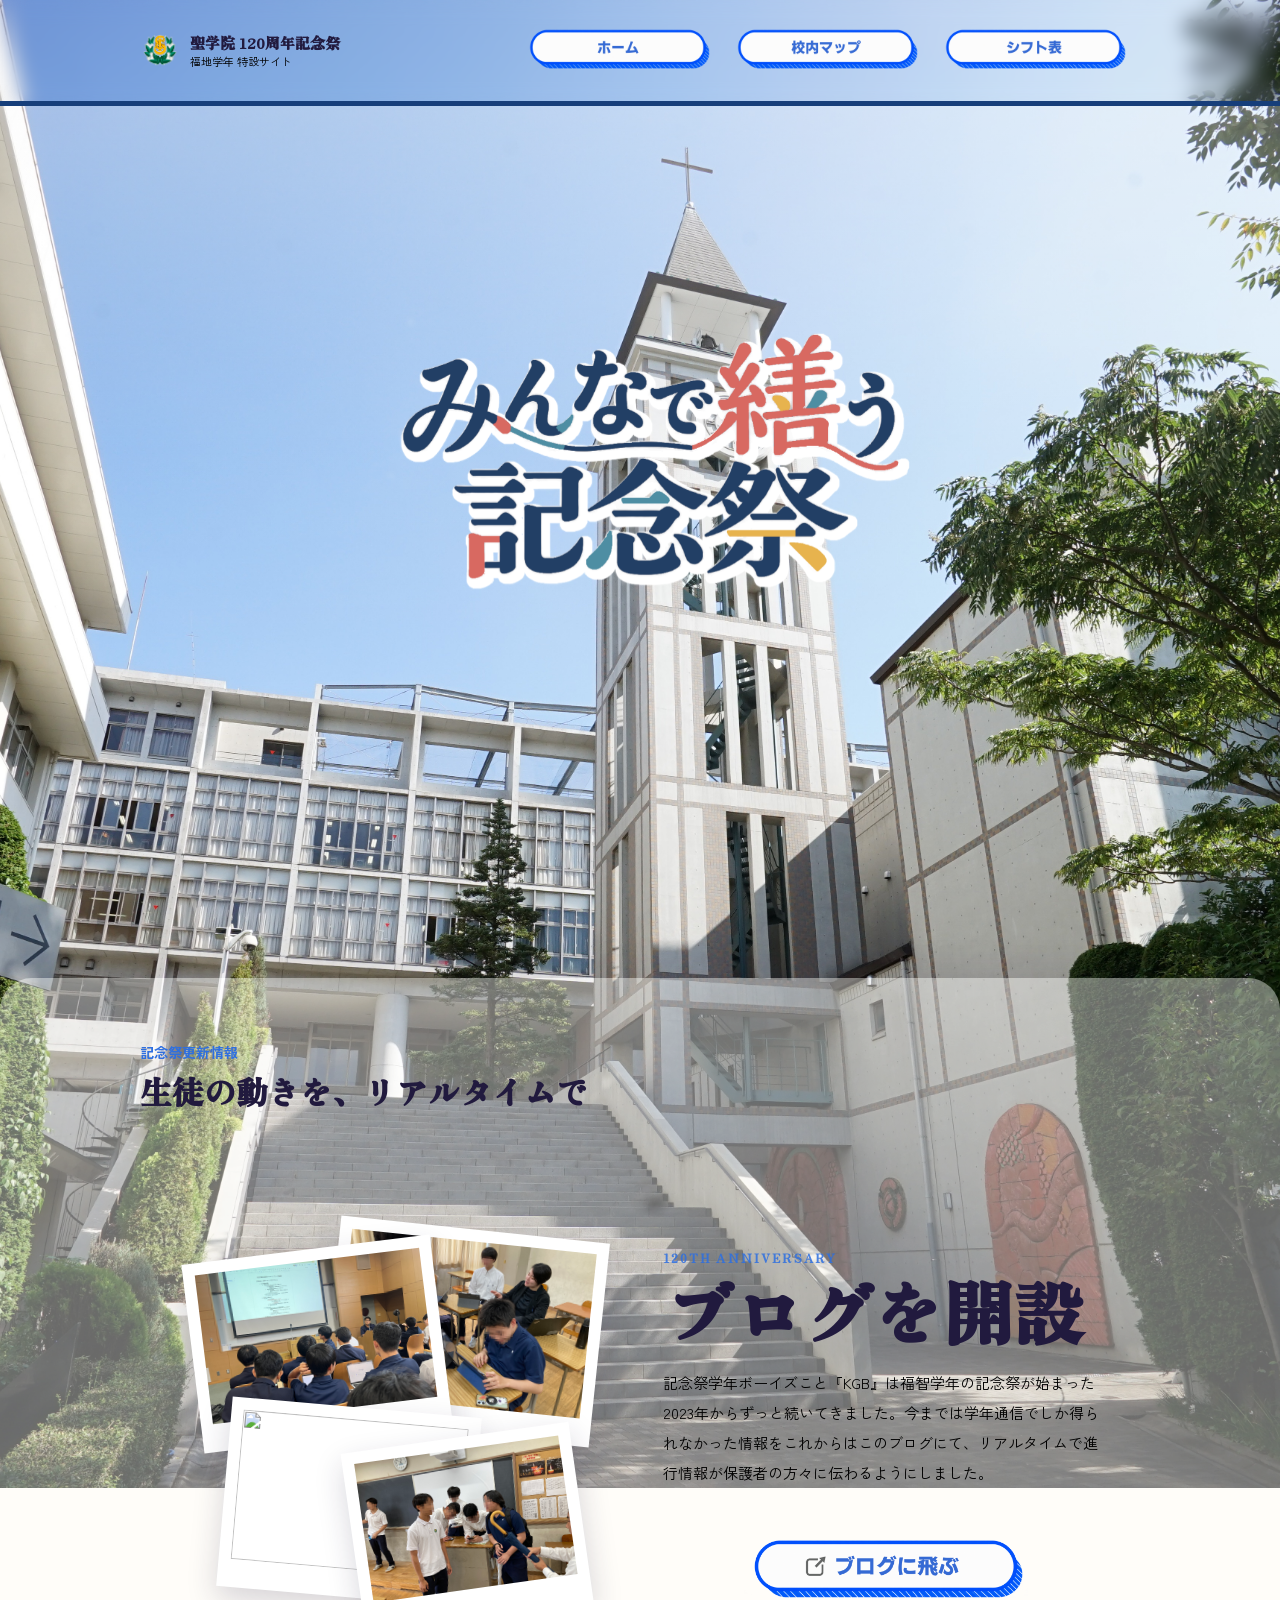
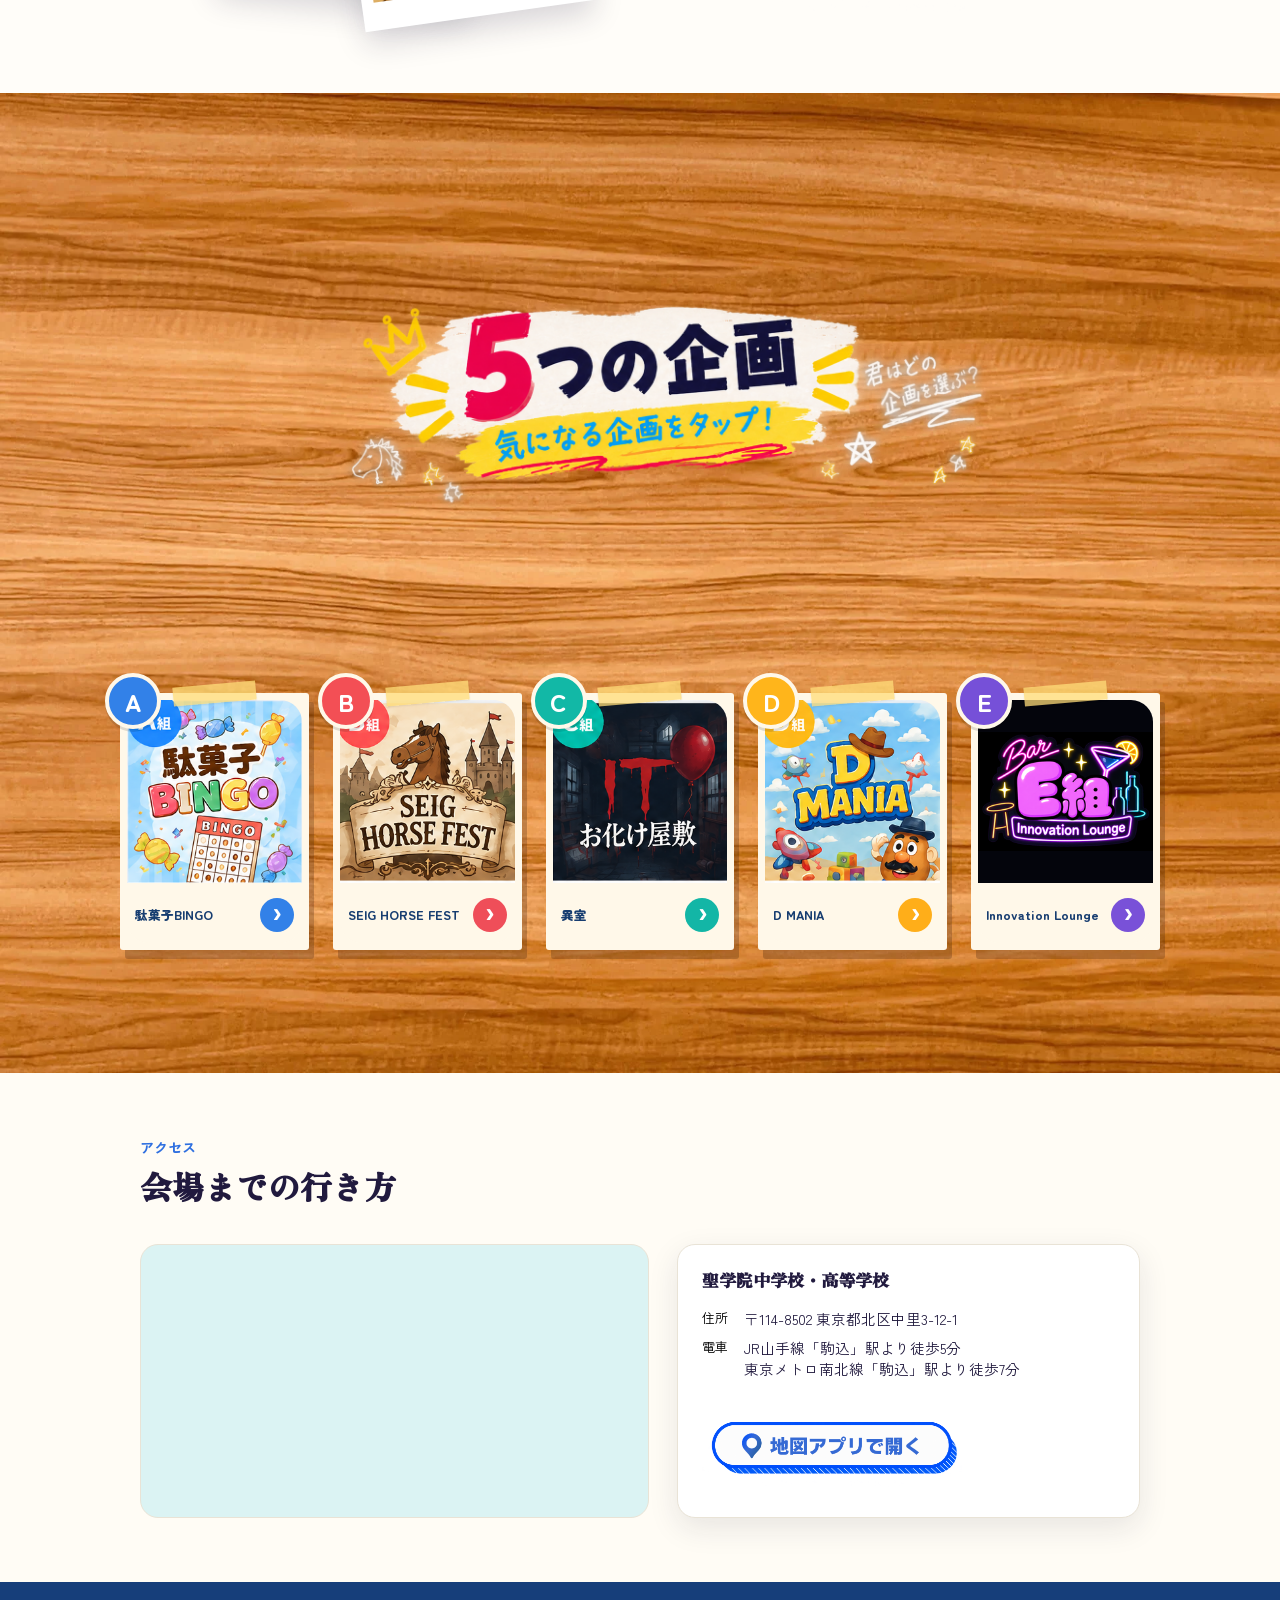
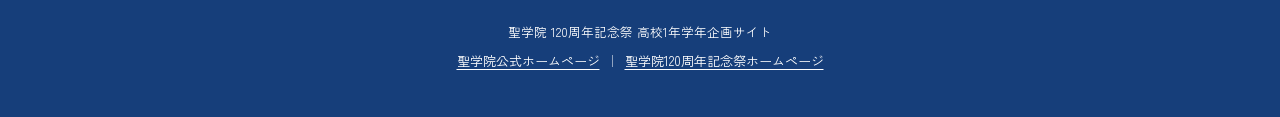
==== index.html @ e2b76934 "Update index.html" ====
<!DOCTYPE html>
<html lang="ja">
<head>
<meta charset="UTF-8">
<meta name="viewport" content="width=device-width, initial-scale=1, viewport-fit=cover">
<title>高校1年生 120周年記念祭ホームページ</title>
<link rel="preconnect" href="https://fonts.googleapis.com">
<link rel="preconnect" href="https://fonts.gstatic.com" crossorigin>
<link href="https://fonts.googleapis.com/css2?family=Zen+Antique&family=Zen+Maru+Gothic:wght@500;700;900&family=Zen+Kaku+Gothic+New:wght@400;500;700&display=swap" rel="stylesheet">
<link href="https://fonts.googleapis.com/css2?family=Mochiy+Pop+One&family=Zen+Antique&family=Zen+Maru+Gothic:wght@500;700;900&family=Zen+Kaku+Gothic+New:wght@400;500;700&display=swap" rel="stylesheet">
<style>
  :root {
    --bg: #FFFCF5;
    --ink: #211A3E;
    --ink-soft: #000000;
    --card-bg: #FFFFFF;
    --line: #E9E3D6;

    --coral: #2E6FE0;
    --coral-soft: #DCE9FB;
    --sun: #FFC93C;
    --sun-soft: #FFF3D6;
    --teal: #1596A3;
    --teal-soft: #DBF3F3;
    --violet: #163E7A;
    --violet-soft: #DDE5F2;
    --leaf: #56A9E8;
    --leaf-soft: #E3F3FC;

    --shadow: 0 10px 30px rgba(33, 26, 62, 0.10);
    --radius-lg: 28px;
    --radius-md: 18px;
    --safe-t: env(safe-area-inset-top, 0px);
    --safe-b: env(safe-area-inset-bottom, 0px);
  }

  .logo {
  opacity: 0;
  transform: translateY(60px) scale(0.9);
  animation: logoAnime 2.5s ease-out 0.5s forwards;
  width: clamp(300px, 40vw, 1000px);
}

@keyframes logoAnime {
  0% {
    opacity: 0;
    transform: translateY(60px) scale(0.9);
  }
  100% {
    opacity: 1;
    transform: translateY(0) scale(1);
  }
}

  :root:not([data-theme="light"]) {
    @media (prefers-color-scheme: dark) {
      --bg: #191333;
      --ink: #F5F2FF;
      --ink-soft: #B8AFDA;
      --card-bg: #241C47;
      --line: #362A5E;
      --coral-soft: #1E3358;
      --sun-soft: #4A3A16;
      --teal-soft: #123B3E;
      --violet-soft: #1B2E4E;
      --leaf-soft: #1D3A57;
      --shadow: 0 10px 30px rgba(0,0,0,0.35);
    }
  }
  :root[data-theme="dark"] {
    --bg: #101830;
    --ink: #F0F4FF;
    --ink-soft: #A8B7D6;
    --card-bg: #182444;
    --line: #263863;
    --coral-soft: #1E3358;
    --sun-soft: #4A3A16;
    --teal-soft: #123B3E;
    --violet-soft: #1B2E4E;
    --leaf-soft: #1D3A57;
    --shadow: 0 10px 30px rgba(0,0,0,0.35);
  }

  * { box-sizing: border-box; }
  html, body {
    height: 100%;
    margin: 0;
    scroll-padding-top: calc(72px + var(--safe-t));
  }
  body {

  background-color: var(--bg);

  background-image: url("background.png");
  background-size: 120% auto;
  background-position: center top;
  background-repeat: no-repeat;

  color: var(--ink);

  font-family: "Zen Kaku Gothic New", "Hiragino Kaku Gothic ProN", sans-serif;

  padding-top: var(--safe-t);
  padding-bottom: var(--safe-b);

  overflow-x: hidden;

  -webkit-font-smoothing: antialiased;

}
  h1, h2, h3, .display {
    font-family: "Zen Maru Gothic", "Hiragino Maru Gothic ProN", sans-serif;
    line-height: 1.35;
    margin: 0;
  }
  p { line-height: 1.9; color: var(--ink-soft); margin: 0; }
  a { color: inherit; }
  button { font-family: inherit; cursor: pointer; }
  img, svg { max-width: 100%; display: block; }

  /* ---------- Intro splash ---------- */
  #splash {
    position: fixed; inset: 0; z-index: 999;
    background: radial-gradient(circle at 30% 20%, #2A2160, #191333 70%);
    display: flex; align-items: center; justify-content: center;
    transition: opacity 0.9s ease, visibility 0.9s ease;
  }
  #splash.hide { opacity: 0; visibility: hidden; pointer-events: none; }
  .splash-inner { text-align: center; }
  .splash-ring {
    width: 132px; height: 132px; margin: 0 auto 22px;
    border-radius: 50%;
    border: 3px solid transparent;
    border-top-color: var(--sun);
    border-right-color: var(--coral);
    animation: spin 1.4s linear infinite, pop-in 0.6s ease both;
    position: relative;
  }
  .splash-ring::after {
    content: "120";
    position: absolute; inset: 0;
    display: flex; align-items: center; justify-content: center;
    font-family: "Zen Maru Gothic", sans-serif;
    font-weight: 900; font-size: 34px; color: #fff;
  }
  .splash-label {
    font-family: "Zen Maru Gothic", sans-serif;
    color: #EDE9FF; font-size: 15px; letter-spacing: 0.06em;
    opacity: 0; animation: fade-up 0.6s ease 0.5s forwards;
  }
  @keyframes spin { to { transform: rotate(360deg); } }
  @keyframes pop-in { from { transform: scale(0.6); opacity: 0; } to { transform: scale(1); opacity: 1; } }
  @keyframes fade-up { from { opacity: 0; transform: translateY(10px);} to { opacity: 1; transform: translateY(0);} }

  /* ---------- Nav ---------- */
  header {
    position: sticky; top: var(--safe-t); z-index: 50;
    background: #92adf8 color-mix(in srgb, var(--bg) 88%, transparent);
    backdrop-filter: blur(10px);
    border-bottom:5px solid #163E7A;
  }
  .nav-wrap {
    max-width: 1040px; margin: 0 auto; padding: 12px 20px;
    display: flex; align-items: center; justify-content: space-between;
    gap: 16px;
  }
  .brand { display: flex; align-items: center; gap: 10px; }
  .brand-badge {
    width: 40px; height: 40px; border-radius: 50%;
    background: conic-gradient(from 0deg, var(--coral), var(--sun), var(--teal), var(--violet), var(--coral));
    display: flex; align-items: center; justify-content: center;
    animation: slow-spin 10s linear infinite;
    flex-shrink: 0;
  }
  .brand-badge span {
    width: 32px; height: 32px; border-radius: 50%;
    background: var(--card-bg);
    display: flex; align-items: center; justify-content: center;
    font-weight: 900; font-size: 11px;
    font-family: "Zen Maru Gothic", sans-serif;
    animation: counter-spin 10s linear infinite;
  }
  @keyframes slow-spin { to { transform: rotate(360deg); } }
  @keyframes counter-spin { to { transform: rotate(-360deg); } }
  .brand-text { font-family: "Zen Antique", serif; font-weight: 700; font-size: 15px; }
  .brand-text small { display: block; font-family: "Zen Kaku Gothic New", sans-serif; font-weight: 400; font-size: 11px; color: var(--ink-soft); }

  /* ---------- 画像ナビゲーションボタン（拡大版） ---------- */
  nav {
    display: flex;
    align-items: center;
    gap: 8px;
    background: transparent;
    padding: 4px 6px 10px 4px;
    border: none;
    border-radius: 0;
    overflow: visible;
  }

  nav button {
    position: relative;
    display: block;
    flex: 0 0 auto;
    width: 100px;
    aspect-ratio: 3.2 / 1;
    padding: 0;
    border: none;
    border-radius: 0;
    background: transparent;
    color: transparent;
    cursor: pointer;
    overflow: visible;
    white-space: nowrap;
  }

  /* 影は各ボタンの一番後ろ */
  nav .nav-button-shadow,
  nav .nav-button-main {
    position: absolute;
    inset: 0;
    display: block;
    width: 100%;
    height: 100%;
    object-fit: contain;
    pointer-events: none;
  }

  nav .nav-button-shadow {
    z-index: 0;
  }

  nav .nav-button-main {
    z-index: 1;
    transition: transform 0.15s ease;
  }

  /* カーソルを合わせると右下へ押し込む */
  nav button:hover .nav-button-main {
    transform: translate(5px, 5px);
  }

  nav button:active .nav-button-main {
    transform: translate(10px, 10px);
  }

  /* 選択中のページは画像のまま表示し、既存の active 機能を維持 */
  nav button.active {
    background: transparent;
    color: transparent;
  }

  nav button:focus-visible {
    outline: 2px solid #2E6FE0;
    outline-offset: 5px;
    border-radius: 8px;
  }

  nav button:nth-child(1) { width: 200px; }
  nav button:nth-child(2) { width: 200px; }
  nav button:nth-child(3) { width: 200px; }

  @media (max-width: 560px) {
    .brand-text { display: none; }
    nav { gap: 5px; padding-right: 4px; }
    nav button:nth-child(1) { width: 160px; }
    nav button:nth-child(2) { width: 160px; }
    nav button:nth-child(3) { width: 160px; }
  }

  /* ---------- Layout helpers ---------- */
  .view { display: none; }
  .view.active { display: block; animation: fade-up 0.5s ease; }
  section { max-width: 1040px; margin: 0 auto; padding: 64px 20px; }
  .section-head { max-width: 560px; margin-bottom: 36px; }
  .kicker { color: var(--coral); font-weight: 700; font-size: 14px; margin-bottom: 8px; display: block; }
  h2 { font-size: clamp(24px, 4vw, 32px); font-weight: 700; }

  /* ---------- Hero ---------- */
 .hero {
  position: relative;
  min-height: 100vh; /* ←画面いっぱいに */
  display: flex;
  align-items: flex-start;
  justify-content: center;
  padding: 120px 20px 0;
}
  
  .hero::after {
    content: ""; position: absolute; inset: 0; z-index: 0;
    background: linear-gradient(180deg, rgba(255,255,255,0.35) 0%, rgba(255,255,255,0.05) 38%, rgba(255,255,255,0) 60%);
    pointer-events: none;
  }
  .hero-inner { position: relative; z-index: 1; max-width: 640px; margin: 0 auto; text-align: center; }
  .hero-inner .lead, .hero-inner .chip-row { position: relative; }
.content-sheet {
  position: relative;
  z-index: 2;

  background: transparent;

  border-radius: 32px 32px 0 0;
  margin-top: -28px;

  box-shadow: 0 -14px 30px rgba(33,26,62,0.08);

  overflow: hidden;
}


/* content-sheet全体に黒い半透明レイヤー */
.content-sheet::before {
  content: "";
  position: absolute;

  inset: 0;

  background: rgba(255, 255, 255, 0.413);

  z-index: 0;

  pointer-events: none;
}

.content-sheet > * {
  position: relative;
  z-index: 1;
}
  @media (max-width: 560px) { .hero { min-height: 520px; padding-top: 48px; } }
  .hero h1 { font-size: clamp(32px, 6vw, 52px); font-weight: 900; letter-spacing: 0.01em; }
  .hero h1 em { font-style: normal; color: var(--coral); }
  .hero p.lead { max-width: 480px; margin: 18px auto 0; font-size: 15.5px; }
  .chip-row { display: flex; justify-content: center; gap: 10px; flex-wrap: wrap; margin-top: 30px; }
  .chip {
    background: var(--card-bg); border: 1px solid var(--line); border-radius: 999px;
    padding: 9px 16px; font-size: 13px; display: flex; align-items: center; gap: 7px;
  }
  .chip b { font-family: "Zen Maru Gothic", sans-serif; }

  /* ---------- Overview ---------- */
  .overview-card {
    background: var(--card-bg); border: 1px solid var(--line); border-radius: var(--radius-lg);
    padding: 32px; box-shadow: var(--shadow);
    display: grid; grid-template-columns: 1fr 1fr; gap: 32px; align-items: center;
  }
  .overview-card .num { font-family: "Zen Maru Gothic", sans-serif; font-weight: 900; font-size: 46px; color: var(--violet); }
  .overview-stats { display: grid; grid-template-columns: 1fr 1fr; gap: 18px; }
  .overview-stats div { border-left: 3px solid var(--sun); padding-left: 12px; }
  .overview-stats small { color: var(--ink-soft); font-size: 12.5px; }
  @media (max-width: 680px) { .overview-card { grid-template-columns: 1fr; } }

  /* ---------- 5つの企画 ---------- */
  #projects {
    max-width: none;
    width: 100%;
    min-height: 980px;
    padding: 120px 20px 170px;
    background-image: url("[data-uri]");
    background-size: 100% 100%;
    background-position: center top;
    background-repeat: no-repeat;
    position: relative;
  }

  #projects .section-head {
    width: min(100%, 1040px);
    margin: 0 auto 58px;
    text-align: center;
  }

  /* ===== 5つの企画：参考デザイン風タイトル ===== */
  #projects .section-head {
    position: relative;
    width: min(100%, 1040px);
    margin: 0 auto 58px;
    text-align: center;
  }

  #projects .section-head .kicker {
    display: none;
  }

  .project-title {
    font-family: "Mochiy Pop One", sans-serif;
    font-weight: 900;
    position: relative;
    display: inline-block;
    margin: 0;
    padding: 0 72px 4px;
    font-size: clamp(38px, 6vw, 72px);
    font-weight: 900;
    line-height: 1.05;
    color: #004bbb;
    letter-spacing: 0.04em;
    text-shadow: 0 3px 0 rgba(255,255,255,0.9);
  }

  /* 「5」だけピンク */
  .project-title .number-five {
    color: #ff005d;
    display: inline-block;
    font-size: 1.12em;
    margin-right: 4px;
    text-shadow:
      0 3px 0 #fff,
      0 5px 10px rgba(244,91,147,0.18);
  }

  /* 黄色い強調線：左 */
  .project-title::before,
  .project-title::after {
    content: "";
    position: absolute;
    width: 42px;
    height: 7px;
    border-radius: 999px;
    background: #FFC43D;
    top: 46%;
    transform-origin: center;
  }

  .project-title::before {
    left: 12px;
    transform: rotate(-20deg);
    box-shadow: -8px 14px 0 -1px #FFC43D;
  }

  /* 黄色い強調線：右 */
  .project-title::after {
    right: 12px;
    transform: rotate(20deg);
    box-shadow: 8px 14px 0 -1px #FFC43D;
  }

  .project-subtitle {
    position: relative;
    margin: 14px auto 0;
    color: #076aff;
    font-size: clamp(17px, 2.5vw, 25px);
    font-weight: 700;
    letter-spacing: 0.08em;
    line-height: 1.5;
  }

  /* ピンクのクレヨン風ライン */
  .crayon-underline {
    position: relative;
    width: min(430px, 72%);
    height: 24px;
    margin: 5px auto 0;
  }

  .crayon-underline::before,
  .crayon-underline::after {
    content: "";
    position: absolute;
    left: 0;
    width: 100%;
    height: 7px;
    border-radius: 55% 45% 48% 52%;
    background: #F58CB5;
    transform: rotate(1.5deg);
    opacity: 0.95;
  }

  .crayon-underline::before {
    top: 4px;
    clip-path: polygon(
      0 38%, 7% 22%, 15% 35%, 24% 18%, 34% 30%,
      43% 14%, 53% 29%, 63% 17%, 73% 34%,
      82% 20%, 91% 35%, 100% 24%,
      100% 70%, 91% 63%, 82% 74%, 73% 61%,
      63% 75%, 53% 62%, 43% 77%, 34% 64%,
      24% 76%, 15% 63%, 7% 75%, 0 62%
    );
  }

  .crayon-underline::after {
    top: 8px;
    width: 96%;
    left: 2%;
    height: 5px;
    opacity: 0.55;
    transform: rotate(-1deg);
  }

  @media (max-width: 680px) {
    .project-title {
      padding: 0 42px 4px;
    }

    .project-title::before,
    .project-title::after {
      width: 28px;
      height: 5px;
    }

    .project-title::before { left: 2px; }
    .project-title::after { right: 2px; }

    .project-subtitle {
      font-size: 16px;
      letter-spacing: 0.04em;
    }

    .crayon-underline {
      width: 78%;
    }
  }

  .project-grid {
    width: min(100%, 1040px);
    margin: 0 auto;
    display: grid;
    grid-template-columns: repeat(5, 1fr);
    gap: 18px;
    align-items: start;
  }

  @media (max-width: 900px) {
    #projects { min-height: 980px; padding-top: 100px; padding-bottom: 150px; }
    .project-grid { grid-template-columns: repeat(3, 1fr); }
  }

  @media (max-width: 680px) {
    #projects {
      min-height: 1100px;
      padding: 80px 16px 150px;
      background-size: auto 100%;
      background-position: center top;
    }
    #projects .section-head { margin-bottom: 42px; }
    #projects .section-head h2 { font-size: 34px; }
    .project-grid { grid-template-columns: repeat(2, 1fr); gap: 14px; }
  }

  @media (max-width: 430px) {
    #projects { min-height: 1450px; }
    .project-grid { grid-template-columns: 1fr; max-width: 330px; }
  }
  .project-card {
    text-align: left; border: none; border-radius: var(--radius-md);
    padding: 22px; color: var(--ink); position: relative; overflow: hidden;
    box-shadow: var(--shadow); transition: transform 0.25s ease;
  }
  .project-card:nth-child(odd) { transform: translateY(-6px); }
  .project-card:hover { transform: translateY(-10px); }
  .project-card .letter {
    width: 36px; height: 36px; border-radius: 10px; background: rgba(255,255,255,0.55);
    display: flex; align-items: center; justify-content: center;
    font-family: "Zen Maru Gothic", sans-serif; font-weight: 900; font-size: 15px; margin-bottom: 14px;
  }
  .project-card h3 { font-size: 18px; font-weight: 700; margin-bottom: 6px; }
  .project-card p { font-size: 13px; color: var(--ink); opacity: 0.75; }
  .project-card .cls { display: inline-block; margin-top: 14px; font-size: 12px; background: rgba(255,255,255,0.6); padding: 4px 10px; border-radius: 999px; }

  /* ---------- Access ---------- */
  .access-grid { display: grid; grid-template-columns: 1.1fr 1fr; gap: 28px; align-items: stretch; }
  @media (max-width: 720px) { .access-grid { grid-template-columns: 1fr; } }
.access-map {
    background: var(--teal-soft); border-radius: var(--radius-md); border: 1px solid var(--line);
    min-height: 220px; position: relative; overflow: hidden;
  }
  .access-map iframe { position: absolute; inset: 0; width: 100%; height: 100%; border: 0; }
  .access-info {
    background: var(--card-bg); border: 1px solid var(--line); border-radius: var(--radius-md);
    padding: 24px; box-shadow: var(--shadow);
  }
  .access-info dl { display: grid; grid-template-columns: auto 1fr; gap: 8px 16px; margin: 16px 0 0; }
  .access-info dt { color: var(--ink-soft); font-size: 13px; }
  .access-info dd { margin: 0; font-size: 14.5px; }
  .btn {
    display: inline-flex; align-items: center; gap: 8px;
    background: var(--coral); color: #fff; border: none; border-radius: 999px;
    padding: 12px 22px; font-weight: 700; font-size: 14px; text-decoration: none; margin-top: 18px;
  }
  .btn.secondary { background: var(--ink); }
  .btn.ghost { background: transparent; color: var(--ink); border: 1px solid var(--line); }

  /* ---------- Campus map view ---------- */
  .map-legend { display: flex; flex-wrap: wrap; gap: 10px; margin-top: 24px; }
  .map-legend span { display: flex; align-items: center; gap: 7px; font-size: 13px; background: var(--card-bg); border: 1px solid var(--line); padding: 6px 12px; border-radius: 999px; }
  .dot { width: 10px; height: 10px; border-radius: 50%; }

  /* ---------- Shift view ---------- */
  .gate-card {
    background: var(--card-bg); border: 1px solid var(--line); border-radius: var(--radius-lg);
    padding: 36px; box-shadow: var(--shadow); text-align: center; max-width: 560px; margin: 0 auto;
  }
  .gate-icon {
    width: 60px; height: 60px; border-radius: 16px; margin: 0 auto 18px;
    background: var(--violet-soft); display: flex; align-items: center; justify-content: center;
  }
  .link-list { margin-top: 22px; display: grid; gap: 10px; text-align: left; }
  .link-list a {
    display: flex; align-items: center; justify-content: space-between;
    background: var(--bg); border: 1px solid var(--line); border-radius: var(--radius-md);
    padding: 14px 18px; text-decoration: none; font-weight: 500; font-size: 14px;
  }

  /* ---------- Modal ---------- */
  .modal-overlay {
    position: fixed; inset: 0; background: rgba(25,19,51,0.55); z-index: 200;
    display: none; align-items: center; justify-content: center; padding: 20px;
  }
  .modal-overlay.open { display: flex; }
  .modal {
    background: var(--card-bg); border-radius: var(--radius-lg); max-width: 480px; width: 100%;
    padding: 28px; max-height: 86vh; overflow-y: auto;
  }
  .modal-close { border: none; background: var(--bg); width: 32px; height: 32px; border-radius: 50%; float: right; font-size: 16px; }
  .video-box {
    aspect-ratio: 16/9; border-radius: var(--radius-md); background: var(--ink);
    display: flex; align-items: center; justify-content: center; margin: 16px 0; color: #fff; font-size: 13px; gap: 8px;
  }

  footer { text-align: center; padding: 40px 20px calc(40px + var(--safe-b)); color: var(--ink-soft); font-size: 12.5px;
    background: #163E7A; color: #ffffff; 
  }

  @media (prefers-reduced-motion: reduce) {
    * { animation-duration: 0.01ms !important; animation-iteration-count: 1 !important; transition-duration: 0.01ms !important; }
  }

  /* ===== 星柄背景を確実に表示 ===== */
  #projects {
    isolation: isolate;
    overflow: hidden;
    background-color: #fff;
    background-size: 100% 100%;
    background-position: center top;
    background-repeat: no-repeat;
  }

  #projects::after {
    content: "";
    position: absolute;
    inset: 0;
    z-index: -1;
    pointer-events: none;
  }

  #projects > .section-head,
  #projects > .project-grid {
    position: relative;
    z-index: 2;
  }


  /* ===== 企画カード：参考画像風 =====
     企画画像は projects の image: "ファイル名.png" を変更すれば差し替えできます。
     例）image: "A組.png"
  */
  .project-grid {
    display: grid;
    grid-template-columns: repeat(5, minmax(0, 1fr));
    gap: 22px;
    align-items: start;
  }

  .project-card {
    appearance: none;
    width: 100%;
    padding: 0;
    border: 0;
    border-radius: 22px;
    background: #fff !important;
    color: #163E7A;
    overflow: visible;
    position: relative;
    text-align: left;
    box-shadow: 0 12px 28px rgba(22, 62, 122, 0.16);
    transform: none !important;
    transition: transform .25s ease, box-shadow .25s ease;
  }

  .project-card:hover {
    transform: translateY(-8px) !important;
    box-shadow: 0 18px 36px rgba(22, 62, 122, 0.22);
  }

  .project-card .card-media {
    position: relative;
    width: 100%;
    aspect-ratio: 1 / 1;
    overflow: hidden;
    border-radius: 22px 22px 0 0;
    background: #eef5ff;
  }

  .project-card .card-media img {
    width: 100%;
    height: 100%;
    object-fit: cover;
    display: block;
  }

  .project-card .letter {
    position: absolute;
    z-index: 10;
    top: -16px;
    left: -16px;
    width: 66px;
    height: 66px;
    border-radius: 50%;
    display: flex;
    align-items: center;
    justify-content: center;
    margin: 0;
    color: #fff !important;
    font-family: "Zen Maru Gothic", sans-serif;
    font-size: 29px;
    font-weight: 900;
    border: 4px solid rgba(255,255,255,.92);
    box-shadow: 0 7px 16px rgba(22,62,122,.16);
    background: var(--coral);
  }

  .project-card:nth-child(2) .letter { background: #F34F55 !important; }
  .project-card:nth-child(3) .letter { background: #12B8A6 !important; }
  .project-card:nth-child(4) .letter { background: #FFB51B !important; }
  .project-card:nth-child(5) .letter { background: #7650D8 !important; }

  .project-card .card-info {
    min-height: 72px;
    padding: 17px 14px 15px 18px;
    border-radius: 0 0 22px 22px;
    display: flex;
    align-items: center;
    justify-content: space-between;
    gap: 10px;
    background: #fff;
  }

  .project-card .card-info h3 {
    margin: 0;
    color: #163E7A;
    font-family: "Zen Maru Gothic", sans-serif;
    font-size: 15px;
    line-height: 1.35;
    font-weight: 900;
    white-space: nowrap;
    overflow: hidden;
    text-overflow: ellipsis;
  }

  .project-card .card-info .arrow {
    flex: 0 0 38px;
    width: 38px;
    height: 38px;
    border-radius: 50%;
    display: flex;
    align-items: center;
    justify-content: center;
    color: #fff;
    font-family: Arial, sans-serif;
    font-size: 27px;
    line-height: 1;
    font-weight: 700;
    padding: 0 0 3px 1px;
    box-sizing: border-box;
  }

  .project-card:nth-child(1) .arrow { background: #2489EF; }
  .project-card:nth-child(2) .arrow { background: #F34F55; }
  .project-card:nth-child(3) .arrow { background: #12B8A6; }
  .project-card:nth-child(4) .arrow { background: #FFB51B; }
  .project-card:nth-child(5) .arrow { background: #7650D8; }

  .project-card .project-description,
  .project-card .cls {
    display: none;
  }

  @media (max-width: 900px) {
    .project-grid {
      grid-template-columns: repeat(3, minmax(0, 1fr));
    }
  }

  @media (max-width: 650px) {
    .project-grid {
      grid-template-columns: repeat(2, minmax(0, 1fr));
      gap: 18px;
    }

    .project-card .letter {
      width: 56px;
      height: 56px;
      font-size: 24px;
    }

    .project-card .card-info {
      min-height: 62px;
      padding: 12px 10px 12px 13px;
    }

    .project-card .card-info h3 {
      font-size: 13px;
    }

    .project-card .card-info .arrow {
      flex-basis: 32px;
      width: 32px;
      height: 32px;
      font-size: 19px;
    }
  }
/* ==============================
   120周年・写真＋ブログエリア
   ============================== */

.anniversary-section {
  width: 100%;
  max-width: 1100px;
  margin: 0 auto;
  padding: 80px 30px 0;

  display: grid;
  grid-template-columns: 1fr 1fr;
  gap: 45px;

  align-items: center;
}


/* ---------- 左：写真ギャラリー ---------- */

.anniversary-gallery {
  position: relative;
  width: 100%;
  height: 400px;
}


/* 写真共通 */

.gallery-photo {
  position: absolute;

  background: #fff;
  padding: 12px;
  padding-bottom: 28px;

  box-shadow:
    0 12px 30px rgba(33, 26, 62, 0.18);

  transition:
    transform 0.35s ease,
    box-shadow 0.35s ease;

  overflow: hidden;
}


.gallery-photo img {
  width: 100%;
  height: 100%;

  object-fit: cover;

  display: block;
}


/* 写真① */

.photo-1 {
  width: 250px;
  height: 190px;

  left: 5%;
  top: 5%;

  transform: rotate(-7deg);
  z-index: 2;
}


/* 写真② */

.photo-2 {
  width: 270px;
  height: 205px;

  right: 4%;
  top: 0;

  transform: rotate(6deg);
  z-index: 1;
}


/* 写真③ */

.photo-3 {
  width: 250px;
  height: 190px;

  left: 12%;
  bottom: 8%;

  transform: rotate(5deg);
  z-index: 3;
}


/* 写真④ */

.photo-4 {
  width: 230px;
  height: 180px;

  right: 8%;
  bottom: 3%;

  transform: rotate(-8deg);
  z-index: 4;
}


/* マウスを乗せたとき */

.gallery-photo:hover {
  transform:
    rotate(0deg)
    scale(1.08)
    translateY(-8px);

  box-shadow:
    0 20px 45px rgba(33, 26, 62, 0.25);

  z-index: 10;
}


/* ---------- 右：説明 ---------- */

.anniversary-info {
  position: relative;
  z-index: 5;
}


.anniversary-label {
  display: inline-block;

  margin-bottom: 10px;

  font-family: "Zen Antique", serif;

  font-size: 12px;
  font-weight: 700;

  letter-spacing: 0.18em;

  color: var(--coral);

  opacity: 0.85;
}


.anniversary-info h2 {
  margin: 0 0 22px;

  font-family: "Zen Maru Gothic", sans-serif;

  font-size: clamp(42px, 6vw, 70px);

  font-weight: 900;

  line-height: 1;

  color: var(--ink);
}


.anniversary-info p {
  font-size: 15px;
  line-height: 2;

  margin-bottom: 32px;
}


/* ---------- ブログボタン ---------- */

/* ブログボタン全体 */
.blog-btn {
  position: relative;
  display: block;
  width: 100%;
  max-width: 520px;
  aspect-ratio: 4.8 / 1;
  margin-top: 28px;
  text-decoration: none;
  cursor: pointer;
  overflow: visible;
}

/* 影を一番後ろに固定 */
.blog-btn-shadow {
  position: absolute;
  inset: 0;
  width: 100%;
  height: 100%;
  object-fit: contain;
  z-index: 0;
  pointer-events: none;
}

/* ボタン本体 */
.blog-btn-main {
  position: absolute;
  inset: 0;
  width: 100%;
  height: 100%;
  object-fit: contain;
  z-index: 1;
  transition: transform 0.15s ease;
  pointer-events: none;
}

/* 右下に押し込む */
.blog-btn:hover .blog-btn-main {
  transform: translate(5px, 5px);
}

.blog-btn:active .blog-btn-main {
  transform: translate(10px, 10px);
}


/* ---------- スマホ ---------- */

@media (max-width: 760px) {

  .anniversary-section {
    grid-template-columns: 1fr;

    gap: 20px;

    padding:
      60px 20px 80px;
  }


  .anniversary-gallery {
    height: 420px;
    width: 100%;
  }


  .photo-1 {
    width: 190px;
    height: 150px;

    left: 0;
    top: 20px;
  }


  .photo-2 {
    width: 200px;
    height: 155px;

    right: 0;
    top: 0;
  }


  .photo-3 {
    width: 190px;
    height: 150px;

    left: 5%;
    bottom: 10px;
  }


  .photo-4 {
    width: 180px;
    height: 140px;

    right: 2%;
    bottom: 30px;
  }


  .anniversary-info {
    padding: 0 5px;
  }


  .anniversary-info h2 {
    font-size: 48px;
  }


  .blog-btn {
    max-width: none;
  }
  

/* ブログの説明文 */
#overview .anniversary-info p {
  color: #ffffff;
}
}



/* ---------- 地図ボタン ---------- */

.map-image-btn {
  position: relative;
  display: inline-block;
  width: 260px;
  max-width: 100%;
  margin-top: 24px;
  line-height: 0;
  text-decoration: none;
}

.map-button-shadow {
  position: absolute;
  top: 0;
  left: 0;
  display: block;
  width: 100%;
  height: auto;
  z-index: 0;
}

.map-button-main {
  position: relative;
  display: block;
  width: 100%;
  height: auto;
  z-index: 1;
  transition: transform 0.2s ease;
}

/* カーソルを合わせると左下へ押し込む */
.map-image-btn:hover .map-button-main {
  transform: translate(8px, 8px);
}

/* クリック中はさらに押し込む */
.map-image-btn:active .map-button-main {
  transform: translate(10px, 10px);
}


/* ---------- 企画紹介の記事デザイン ---------- */
.project-article {
  max-width: 760px;
  margin: 0 auto;
  color: #333;
  line-height: 1.9;
  font-size: 14px;
}

.project-kicker {
  color: #168bd2;
  font-size: 12px;
  font-weight: 700;
  letter-spacing: 0.08em;
  margin-bottom: 8px;
}

.project-title {
  color: #211a3e;
  font-size: clamp(26px, 4vw, 38px);
  line-height: 1.4;
  margin: 0 0 8px;
  overflow-wrap: anywhere;
}

.project-meta {
  color: #777;
  font-size: 12px;
  margin-bottom: 24px;
}

.project-logo {
  display: block;
  width: 100%;
  max-height: 320px;
  object-fit: contain;
  margin: 20px auto 30px;
}

.project-section {
  margin: 30px 0;
}

.project-section h3 {
  color: #164e59;
  font-size: 19px;
  margin: 0 0 14px;
  padding: 10px 0;
  border-top: 2px solid #168bd2;
  border-bottom: 1px solid #ddd;
}

.project-section p {
  white-space: pre-line;
  margin: 0;
}

.project-section ul {
  padding-left: 1.5em;
  margin: 0;
}

.project-section li {
  margin-bottom: 10px;
}

.project-gallery {
  display: grid;
  grid-template-columns: repeat(2, minmax(0, 1fr));
  gap: 16px;
  margin: 30px 0;
}

.project-gallery img {
  width: 100%;
  aspect-ratio: 4 / 3;
  object-fit: cover;
  border: 1px solid #ddd;
}

@media (max-width: 560px) {
  .project-article {
    font-size: 13px;
  }

  .project-gallery {
    grid-template-columns: 1fr;
  }

  .project-logo {
    max-height: 220px;
  }
}







/* ===== 5つの企画：ポスター風デザイン ===== */



#projects {
  width: 100%;
  background-image: url("down_background.png");
  background-size: 100% 100%;
  background-position: center top;
  background-repeat: no-repeat;
}

/* 見出し */
#projects .section-head {
  position: relative;
  z-index: 1;
  margin: 0 auto 55px;
  text-align: center;
}

/* 「5つの企画」の白いペンキ風の土台 */
#projects .project-title {
  display: inline-block;
  position: relative;
  margin: 0;
  padding: 12px 38px;
  color: #211a3e;
  background: #fff8e9;
  font-size: clamp(28px, 4vw, 48px);
  font-weight: 900;
  transform: rotate(-1deg);
  box-shadow: 3px 5px 0 rgba(72, 38, 20, 0.16);
}

/* 数字の「5」 */
#projects .number-five {
  color: #ff1760;
  font-size: 1.3em;
}

/* サブタイトル */
#projects .project-subtitle {
  display: table;
  margin: 18px auto 0;
  padding: 8px 22px;
  color: #087cf4;
  background: #ffe96b;
  font-size: clamp(16px, 2vw, 25px);
  font-weight: 900;
  transform: rotate(1deg);
}

/* ポスターを横並びにする */
#projects .project-grid {
  display: grid;
  grid-template-columns: repeat(5, minmax(0, 1fr));
  gap: 22px;
  max-width: 1500px;
  align-items: center;
  margin: 0 auto;
  position: relative;
  top: 80px;
}

/* 5枚をそれぞれ少し傾ける */
#projects .project-grid > * {
  position: relative;
  min-width: 0;
  border: 7px solid #fff8e9;
  border-radius: 3px;
  background: #fff8e9;
  box-shadow: 5px 9px 0 rgba(74, 37, 17, 0.28);
  transition: transform 0.25s ease, box-shadow 0.25s ease;
}

/* ポスターごとに角度を変える */
#projects .project-grid > *:nth-child(5n + 1) {
  transform: rotate(-4deg);
}

#projects .project-grid > *:nth-child(5n + 2) {
  transform: rotate(2deg);
}

#projects .project-grid > *:nth-child(5n + 3) {
  transform: rotate(-1deg);
}

#projects .project-grid > *:nth-child(5n + 4) {
  transform: rotate(3deg);
}

#projects .project-grid > *:nth-child(5n + 5) {
  transform: rotate(-3deg);
}

/* マウスを合わせたとき */
#projects .project-grid > *:hover {
  z-index: 2;
  transform: translateY(-10px) rotate(0deg) scale(1.03);
  box-shadow: 8px 16px 0 rgba(74, 37, 17, 0.25);
}

/* カード画像 */
#projects .project-grid img {
  display: block;
  max-width: 100%;
}

/* スマホ・タブレット */
@media (max-width: 900px) {
  #projects .project-grid {
    grid-template-columns: repeat(2, minmax(0, 1fr));
    gap: 28px 20px;
  }

  #projects .section-head {
    margin-bottom: 40px;
  }
}

@media (max-width: 480px) {
  #projects {
    padding: 40px 16px 55px;
  }

  #projects .project-grid {
    gap: 22px 14px;
  }

  #projects .project-grid > * {
    border-width: 4px;
  }
}







/* ===== 企画カード：貼り付けたポスター風 ===== */

#projects .project-grid {
  display: grid;
  grid-template-columns: repeat(5, minmax(0, 1fr));
  gap: 24px;
  max-width: 1500px;
  margin: 0 auto;
  align-items: center;
}

#projects .project-card {
  position: relative;
  display: block;
  min-width: 0;
  padding: 7px;
  overflow: visible;
  border: 0;
  border-radius: 3px;
  background: #fff8e9 !important;
  box-shadow: 5px 9px 0 rgba(74, 37, 17, 0.28);
  cursor: pointer;
  text-align: left;
  transition: transform 0.25s ease, box-shadow 0.25s ease;
}

/* カードごとに傾きを変える */
#projects .project-card:nth-child(5n + 1) {
  transform: rotate(-4deg);
}
#projects .project-card:nth-child(5n + 2) {
  transform: rotate(2deg);
}
#projects .project-card:nth-child(5n + 3) {
  transform: rotate(-1deg);
}
#projects .project-card:nth-child(5n + 4) {
  transform: rotate(3deg);
}
#projects .project-card:nth-child(5n + 5) {
  transform: rotate(-3deg);
}

/* マウスを合わせるとポスターが浮く */
#projects .project-card:hover {
  z-index: 5;
  transform: translateY(-10px) rotate(0deg) scale(1.03);
  box-shadow: 8px 16px 0 rgba(74, 37, 17, 0.25);
}

/* 画像部分 */
#projects .project-card .card-media {
  position: relative;
  overflow: hidden;
  aspect-ratio: 4 / 4.2;
  background: #eee;
}

#projects .project-card .card-media img {
  display: block;
  width: 100%;
  height: 100%;
  object-fit: cover;
}

/* 上部の半透明テープ */
#projects .project-card::before {
  content: "";
  position: absolute;
  z-index: 3;
  top: -9px;
  left: 28%;
  width: 44%;
  height: 19px;
  background: rgba(255, 220, 120, 0.75);
  transform: rotate(-5deg);
  box-shadow: 0 1px 2px rgba(0, 0, 0, 0.08);
}

/* A〜Eの丸いラベル */
#projects .project-card .letter {
  position: absolute;
  z-index: 4;
  top: -20px;
  left: -15px;
  display: flex;
  align-items: center;
  justify-content: center;
  width: 56px;
  height: 56px;
  border: 4px solid #fff8e9;
  border-radius: 50%;
  background: #3281e8;
  color: white;
  font-size: 25px;
  font-weight: 900;
  box-shadow: 0 3px 0 rgba(0, 0, 0, 0.12);
}

/* ラベル色をA〜Eで変更 */
#projects .project-card:nth-child(5n + 1) .letter {
  background: #3281e8;
}
#projects .project-card:nth-child(5n + 2) .letter {
  background: #ef4e59;
}
#projects .project-card:nth-child(5n + 3) .letter {
  background: #13b6a6;
}
#projects .project-card:nth-child(5n + 4) .letter {
  background: #ffae19;
}
#projects .project-card:nth-child(5n + 5) .letter {
  background: #7951d8;
}

/* 下部タイトル帯 */
#projects .project-card .card-info {
  display: flex;
  align-items: center;
  justify-content: space-between;
  gap: 8px;
  min-height: 60px;
  padding: 10px 8px 7px;
  background: #fff8e9;
}

#projects .project-card .card-info h3 {
  margin: 0;
  color: #173d70;
  font-size: clamp(11px, 1vw, 15px);
  font-weight: 900;
  line-height: 1.4;
  overflow-wrap: anywhere;
}

/* 右端の矢印 */
#projects .project-card .arrow {
  display: flex;
  flex: 0 0 34px;
  align-items: center;
  justify-content: center;
  width: 34px;
  height: 34px;
  border-radius: 50%;
  background: #3281e8;
  color: white;
  font-size: 27px;
  line-height: 1;
}

#projects .project-card:nth-child(5n + 2) .arrow {
  background: #ef4e59;
}
#projects .project-card:nth-child(5n + 3) .arrow {
  background: #13b6a6;
}
#projects .project-card:nth-child(5n + 4) .arrow {
  background: #ffae19;
}
#projects .project-card:nth-child(5n + 5) .arrow {
  background: #7951d8;
}

/* タブレット・スマホ */
@media (max-width: 900px) {
  #projects .project-grid {
    grid-template-columns: repeat(2, minmax(0, 1fr));
    gap: 32px 22px;
  }
}

@media (max-width: 480px) {
  #projects .project-grid {
    gap: 28px 16px;
  }

  #projects .project-card .letter {
    width: 45px;
    height: 45px;
    font-size: 20px;
    top: -15px;
    left: -12px;
  }

  #projects .project-card .card-info {
    padding: 8px 4px;
    gap: 4px;
  }

  #projects .project-card .arrow {
    flex-basis: 27px;
    width: 27px;
    height: 27px;
    font-size: 22px;
  }
}



/* 5つの企画ロゴ */
#projects .projects-logo {
  display: block;
  position: relative;
  z-index: 2;
  top: -80px;

  /* ロゴの大きさ */
  width: min(70%, 700px);
  max-width: 100%;
  height: auto;

  /* 中央配置とポスターとの間隔 */
  margin: 0 auto -180px;

  object-fit: contain;
  pointer-events: none;
}


/* ===== スマートフォン表示の最終調整 ===== */
@media (max-width: 680px) {
  #projects {
    box-sizing: border-box;
    width: 100%;
    min-height: 0 !important;
    padding: 34px 14px 70px !important;
    overflow: hidden;
    background-size: 100% 100%;
    background-position: center top;
  }

  #projects .section-head {
    width: 100%;
    margin: 0 auto 18px !important;
    padding: 0;
  }

  #projects .projects-logo {
    position: relative;
    top: 0 !important;
    display: block;
    width: min(94%, 520px) !important;
    max-width: 100%;
    height: auto;
    margin: 0 auto 22px !important;
  }

  #projects .project-grid {
    position: relative;
    top: 0 !important;
    width: 100%;
    max-width: 520px;
    margin: 0 auto;
    padding: 0;
    box-sizing: border-box;
    display: grid;
    grid-template-columns: repeat(2, minmax(0, 1fr)) !important;
    gap: 28px 16px !important;
    align-items: start;
  }

  #projects .project-card {
    box-sizing: border-box;
    width: 100%;
    min-width: 0;
    margin: 0;
    transform: none;
  }

  #projects .project-card .card-media,
  #projects .project-card .card-media img {
    max-width: 100%;
  }

  #projects .project-card .card-media img {
    width: 100%;
    height: auto;
    display: block;
  }

  #projects .project-card .card-info h3 {
    overflow-wrap: anywhere;
    word-break: normal;
    font-size: clamp(12px, 3.5vw, 16px);
  }
}

@media (max-width: 380px) {
  #projects {
    padding-right: 10px !important;
    padding-left: 10px !important;
  }

  #projects .project-grid {
    gap: 24px 12px !important;
  }

  #projects .project-card {
    padding: 5px;
  }

  #projects .project-card .letter {
    width: 36px;
    height: 36px;
    font-size: 17px;
    top: -10px;
    left: -8px;
  }
}


/* フッターの公式サイトリンク */
.footer-official-links {
  display: flex;
  justify-content: center;
  align-items: center;
  flex-wrap: wrap;
  gap: 6px;
  margin-top: 8px;
  padding: 0 12px 4px;
  font-size: 13px;
  line-height: 1.8;
  text-align: center;
}

.footer-official-links a {
  color: #fff;
  text-decoration: underline;
  text-underline-offset: 3px;
}

.footer-official-links a:hover {
  opacity: 0.75;
}

.footer-link-divider {
  color: rgba(255, 255, 255, 0.7);
}

/* スマホ表示 */
@media (max-width: 480px) {
  .footer-official-links {
    flex-direction: column;
    gap: 2px;
    font-size: 12px;
  }

  .footer-link-divider {
    display: none;
  }
}

/* ===== スマホ版：画面の左寄り・横はみ出し対策 ===== */
@media (max-width: 560px) {

  /* ヘッダー全体を画面幅に収める */
  .nav-wrap {
    width: 100%;
    max-width: 100%;
    padding: 8px 10px;
    gap: 6px;
  }

  /* 左側のロゴが縮まないようにする */
  .brand {
    flex: 0 0 auto;
    min-width: 0;
    gap: 6px;
  }

  .brand img {
    max-width: 36px;
    height: 30px !important;
    object-fit: contain;
  }

  /* ナビゲーションを残りの幅に収める */
  .nav-wrap nav {
    flex: 1 1 auto;
    min-width: 0;
    justify-content: flex-end;
    gap: 3px;
    padding: 2px 2px 6px;
  }

  /* 3つのボタンをスマホ幅に合わせる */
  .nav-wrap nav button:nth-child(1),
  .nav-wrap nav button:nth-child(2),
  .nav-wrap nav button:nth-child(3) {
    flex: 0 1 auto;
    width: clamp(68px, 22vw, 90px);
    min-width: 0;
  }

  /* ページ全体の横方向のはみ出しを防ぐ */
  html,
  body {
    width: 100%;
    max-width: 100%;
    overflow-x: clip;
  }

}
</style>
</head>
<body>

<div id="splash">
  <div class="splash-inner">
    <!-- ▼▼▼ ロード画面はここを差し替え。例: <img src="your-logo.png" style="width:160px;"> に変えてOK ▼▼▼ -->
    <div class="splash-ring"></div><br>
    <div class="splash-label">聖学院 120周年記念祭</div>
    <!-- ▲▲▲ ここまで ▲▲▲ -->
  </div>
</div>

<header>
  <div class="nav-wrap">
    <div class="brand">
      <!-- ▼▼▼ ヘッダーのロゴはここを差し替え。例: <img src="your-logo.png" style="height:36px;"> ▼▼▼ -->
      <img src="seig.png" style="height:36px;">
      <div class="brand-text">聖学院 120周年記念祭<small>福地学年 特設サイト</small></div>
      <!-- ▲▲▲ ここまで ▲▲▲ -->
    </div>
    <nav aria-label="メインナビゲーション">
      <button type="button" data-view="home" class="active" aria-label="ホーム">
        <img src="button_shadow.png" class="nav-button-shadow" alt="">
        <img src="button_1.png" class="nav-button-main" alt="ホーム">
      </button>
      <button type="button" data-view="map" aria-label="校内マップ">
        <img src="button_shadow.png" class="nav-button-shadow" alt="">
        <img src="button_2.png" class="nav-button-main" alt="校内マップ">
      </button>
      <button type="button" data-view="shift" aria-label="シフト表">
        <img src="button_shadow.png" class="nav-button-shadow" alt="">
        <img src="button_3.png" class="nav-button-main" alt="シフト表">
      </button>
    </nav>
  </div>
</header>

<!-- ============ HOME ============ -->
<div class="view active" id="view-home">

  <div class="hero">

    <div class="hero-inner">
      <!-- ▼▼▼ タイトル文字はここを差し替え。透過PNGなら例: <img src="title.png" style="max-width:420px; width:90%;"> に丸ごと置き換えてOK ▼▼▼ -->
       <br><br><br>
      <img src="title.png" class="logo" style="max-width:5000px; width:100%;">
      <!-- ▲▲▲ ここまで ▲▲▲ -->
      <p class="lead"></p>
      <div class="chip-row">
      </div>
    </div>
  </div>

  <div class="content-sheet">
  <section id="overview">
    <div class="section-head">
      <span class="kicker">記念祭更新情報</span>
      <h2 style="font-family: 'Zen Antique', serif;">生徒の動きを、リアルタイムで</h2>
    </div>
    <div class="section120">
  </div>

<div class="anniversary-section">

  <!-- 左：散らばった写真 -->
   
  <div class="anniversary-gallery">

    <div class="gallery-photo photo-1">
      <img src="img1.png" alt="">
    </div>

    <div class="gallery-photo photo-2">
      <img src="img2.png" alt="">
    </div>

    <div class="gallery-photo photo-3">
      <img src="img3.png" alt="">
    </div>

    <div class="gallery-photo photo-4">
      <img src="img4.png" alt="">
    </div>

  </div>


  <!-- 右：120周年＋ブログ -->
  <div class="anniversary-info">

    <div class="anniversary-label">
      120TH ANNIVERSARY
    </div>

    <h2 style="font-family: 'Zen Antique', serif;">ブログを開設</h2>

    <p>
      記念祭学年ボーイズこと『KGB』は福智学年の記念祭が始まった2023年からずっと続いてきました。今までは学年通信でしか得られなかった情報をこれからはこのブログにて、リアルタイムで進行情報が保護者の方々に伝わるようにしました。
    </p>

<a href="まだブログは公開されてません:(" class="blog-btn">
  <img src="button_shadow.png" class="blog-btn-shadow" alt="">
  <img src="button_blog.png" class="blog-btn-main" alt="">
  </span>
</a>


  </div>

</div>
</div>
  </section>

<section id="projects">
  <div class="section-head">
    <!-- 既存の見出し -->
  </div>

  <!-- 追加：5つの企画のロゴ -->
  <img src="5logo.png" alt="5つの企画" class="projects-logo">

  <div class="project-grid">
    <!-- Project cards injected by JS -->
  </div>
</section>

  <section id="access">
    <div class="section-head">
      <span class="kicker">アクセス</span>
      <h2 style="font-family: 'Zen Antique', serif;">会場までの行き方</h2>
    </div>
    <div class="access-grid">
      <div class="access-map">
  <iframe src="https://www.google.com/maps/embed?pb=!1m18!1m12!1m3!1d3238.4216269928256!2d139.7484266759492!3d35.74044032671889!2m3!1f0!2f0!3f0!3m2!1i1024!2i768!4f13.1!3m3!1m2!1s0x60188d936b14e527%3A0xfd26b6962e907108!2z44CSMTE0LTAwMTUg5p2x5Lqs6YO95YyX5Yy65Lit6YeM77yT5LiB55uu77yR77yS4oiS77yRIOiBluWtpumZoumrmOetieWtpuagoQ!5e0!3m2!1sja!2sjp!4v1791601630624!5m2!1sja!2sjp" width="600" height="450" style="border:0;" allowfullscreen="" loading="lazy" referrerpolicy="strict-origin-when-cross-origin"></iframe>
</div>
      <div class="access-info">
        <h3 style="font-size:17px; font-weight:700; font-family: 'Zen Antique';">聖学院中学校・高等学校</h3>
        <dl>
          <dt>住所</dt><dd>〒114-8502 東京都北区中里3-12-1</dd>
          <dt>電車</dt><dd>JR山手線「駒込」駅より徒歩5分<br>東京メトロ南北線「駒込」駅より徒歩7分</dd>
        </dl>
        
<a class="map-image-btn"
   href="https://www.google.co.jp/maps/place/%E8%81%96%E5%AD%A6%E9%99%A2%E4%B8%AD%E5%AD%A6%E6%A0%A1%E3%83%BB%E9%AB%98%E7%AD%89%E5%AD%A6%E6%A0%A1/@35.7405368,139.7485115,17.08z/data=!4m6!3m5!1s0x60188d936d1922c3:0xc4ce26c92698b2bd!8m2!3d35.7404449!4d139.7509284!16s%2Fg%2F122jr6h7?entry=ttu&g_ep=EgoyMDI2MDkzMC4wIKXMDSoASAFQAw%3D%3D"
   target="_blank"
   rel="noopener"
   aria-label="地図アプリで開く">
  <img class="map-button-shadow" src="button_shadow.png" alt="">
  <img class="map-button-main" src="button_map.png" alt="地図アプリで開く">
</a>
      </div>
    </div>
  </section>
  </div>
</div>

<!-- ============ CAMPUS MAP ============ -->
<div class="view" id="view-map">
  <section>
    <div class="section-head">
      <span class="kicker">校内マップ</span>
      <h2>企画の場所(準備中)</h2>
      <p style="margin-top:10px;">当日どこで何をやっているか、校舎の見取り図に企画を配置する予定です。教室が決まり次第、下の図に反映します。</p>
    </div>
    <div style="background:var(--card-bg); border:1px solid var(--line); border-radius:var(--radius-lg); padding:28px; box-shadow:var(--shadow);">
      <svg viewBox="0 0 600 340" width="100%">
        <rect x="20" y="20" width="560" height="300" rx="16" fill="none" stroke="var(--line)" stroke-width="2"/>
        <rect x="50" y="50" width="150" height="100" rx="10" fill="var(--coral-soft)" stroke="var(--coral)"/>
        <text x="125" y="105" text-anchor="middle" font-family="sans-serif" font-size="13" fill="var(--ink)">企画A</text>
        <rect x="230" y="50" width="150" height="100" rx="10" fill="var(--sun-soft)" stroke="var(--sun)"/>
        <text x="305" y="105" text-anchor="middle" font-family="sans-serif" font-size="13" fill="var(--ink)">企画B</text>
        <rect x="410" y="50" width="150" height="100" rx="10" fill="var(--teal-soft)" stroke="var(--teal)"/>
        <text x="485" y="105" text-anchor="middle" font-family="sans-serif" font-size="13" fill="var(--ink)">企画C</text>
        <rect x="50" y="180" width="150" height="100" rx="10" fill="var(--violet-soft)" stroke="var(--violet)"/>
        <text x="125" y="235" text-anchor="middle" font-family="sans-serif" font-size="13" fill="var(--ink)">企画D</text>
        <rect x="230" y="180" width="150" height="100" rx="10" fill="var(--leaf-soft)" stroke="var(--leaf)"/>
        <text x="305" y="235" text-anchor="middle" font-family="sans-serif" font-size="13" fill="var(--ink)">企画E</text>
        <rect x="410" y="180" width="150" height="100" rx="10" fill="var(--bg)" stroke="var(--line)" stroke-dasharray="5,4"/>
        <text x="485" y="230" text-anchor="middle" font-family="sans-serif" font-size="12" fill="var(--ink-soft)">受付 / 昇降口</text>
      </svg>
      <div class="map-legend">
        <span><span class="dot" style="background:var(--coral)"></span>企画A(仮)</span>
        <span><span class="dot" style="background:var(--sun)"></span>企画B(仮)</span>
        <span><span class="dot" style="background:var(--teal)"></span>企画C(仮)</span>
        <span><span class="dot" style="background:var(--violet)"></span>企画D(仮)</span>
        <span><span class="dot" style="background:var(--leaf)"></span>企画E(仮)</span>
      </div>
    </div>
  </section>
</div>

<!-- ============ SHIFT (members only) ============ -->
<div class="view" id="view-shift">
  <section>
    <div class="gate-card">
      <div class="gate-icon">🔒</div>
      <h2 style="font-size:20px;">在校生・保護者専用ページ</h2>
      <p style="margin-top:10px;">シフト表などの当日情報は、聖学院のGoogleアカウントでログインしている方のみ閲覧できます。下のリンクを開くと、学校のGoogleアカウントでのログインが求められます。</p>
      <div class="link-list">
        <a href="https://docs.google.com/spreadsheets/d/1EUR2n5R9lt0RfI9zYVbc22z8ba_dJlyD-ildw2uyaBo/edit?gid=0#gid=0" target="_blank" rel="noopener noreferrer"><span>📋 企画シフト表(Googleスプレッドシート)</span><span>→</span></a>
      </div>
      <p style="margin-top:18px; font-size:12.5px;">※スプレッドシートのリンクに飛ばされます。</p>
    </div>
  </section>
</div>

<!-- ============ Project detail modal ============ -->
<div class="modal-overlay" id="modal">
  <div class="modal">
    <button class="modal-close" id="modal-close">✕</button>
    <div id="modal-body"></div>
  </div>
</div>

<footer>聖学院 120周年記念祭 高校1年学年企画サイト<div class="footer-official-links">
  <a href="https://www.seigakuin.ed.jp/" target="_blank" rel="noopener noreferrer">
    聖学院公式ホームページ
  </a>
  <span class="footer-link-divider">｜</span>
  <a href="https://seig-creation120.studio.site/" target="_blank" rel="noopener noreferrer">
    聖学院120周年記念祭ホームページ
  </a>
</div></footer>


<script>
  const projects = [
    { letter: "A", color: "coral",  bg: "coral-soft",  name: "駄菓子BINGO",      cls: "A組", image: "card-a.png" },
    { letter: "B", color: "sun",    bg: "sun-soft",    name: "SEIG HORSE FEST", cls: "B組", image: "card-b.png" },
    { letter: "C", color: "teal",   bg: "teal-soft",   name: "異室",    cls: "C組", image: "card-c.png" },
    { letter: "D", color: "violet", bg: "violet-soft", name: "D MANIA",          cls: "D組", image: "card-d.png" },
    { letter: "E", color: "leaf",   bg: "leaf-soft",   name: "Innovation Lounge",   cls: "高I-E", image: "card-e.png" },
  ];

  const grid = document.querySelector(".project-grid");
  projects.forEach((p, i) => {
    const card = document.createElement("button");
    card.className = "project-card";
    card.style.background = `var(--${p.bg})`;
    card.innerHTML = `
      <div class="card-media">
        <img src="${p.image}" alt="${p.name}">
      </div>
      <div class="letter">${p.letter}</div>
      <div class="card-info">
        <h3>${p.name}</h3>
        <span class="arrow">›</span>
      </div>
    `;
    card.addEventListener("click", () => openModal(p));
    grid.appendChild(card);
  });

  const modal = document.getElementById("modal");
  const modalBody = document.getElementById("modal-body");

function openModal(p) {
  
const details = {
  A: {
    overview: "縁日とビンゴを組み合わせた、これまでにない新感覚の縁日企画です。射的・ストラックアウト・輪投げでポイントを集め、ビンゴを目指します。1000円相当の景品をゲットできるチャンスもあります。",
    play: "会場では、射的・ストラックアウト・輪投げの3つの縁日ゲームに挑戦できます。獲得したポイントを貯め、一定ポイントに到達すると、特別なビンゴ大会に参加できます。",
    notes: [
      "ゲームを行う際は、受付の指示に従ってください。",
      "射的ではナーフなどのピストルを使用します。人に向けないでください。",
      "使用方法が分からない場合や困ったことがあれば、スタッフに声をかけてください。"
    ],
    logo: "A_logo.png",
    images: ["A_1.png", "A_2.png"]
  },

  B: {
    overview: "馬役の生徒が決められた範囲を走り、お客様はポイントを使って、どの馬が1位になるかを予想するレース企画です。1位を当てて景品をゲットしよう！",
    play: "独自通貨のポイントを使って、1位になると思う馬を予想します。当たればポイント数に応じて景品がもらえます。定期的に開催するイベントでは、プロジェクターによる中継風の演出や、馬の数の増加、豪華な景品も予定しています。",
    notes: [
      "独自通貨のため、ほかの企画や飲食販売では使用できません。",
      "馬への妨害行為や悪意のある野次は控えてください。",
      "ポイントを所持したまま再参加するお客様には、ポイントを配布しません。"
    ],
    logo: "B_logo.png",
    images: ["B_1.png", "B_2.png"]
  },

  C: {
    overview: "異常な教室をフィールドとした、ウォーキング型のお化け屋敷です。いつもとは違う教室の世界を体験しながら、ゴールを目指します。",
    play: "待ち時間にストーリーの説明を行います。ストーリーを把握したら、教室の中へ進み、道順に沿ってゴールを目指してください。",
    notes: [
      "突然大きな音が鳴ったり、強い光が発せられたりする演出が含まれます。あらかじめご了承ください。"
    ],
    logo: "C_logo.png",
    images: ["C_1.png", "C_2.png"]
  },

  D: {
    overview: "「トイ・ストーリー・マニア！」のような、デジタルなシューティングを楽しめる企画です。プロジェクターに映し出された的を狙い、得点を稼ぎます。",
    play: "入り口で受付スタッフの説明を聞き、Wiiのコントローラーを受け取ります。その後、台車に座り、スタッフに押してもらいながら、進行方向にあるプロジェクターの的を撃って得点を稼ぎます。",
    notes: [
      "台車は1台で、最大2人までのため、混雑が予想されます。"
    ],
    logo: "D_logo.png",
    images: ["D_1.png", "D_2.png"]
  },

  E: {
    overview: "生徒との対話を楽しめるコンセプトカフェです。学年で唯一の飲食企画として、普段とは違う雰囲気の中で交流を楽しめます。",
    play: "飲み物を楽しみながら、GIC生とカードゲームなどを通じて会話を楽しんでください。",
    notes: [
      "混雑時にはお待ちいただく場合がございます。"
    ],
    logo: "E_logo.png",
    images: ["E_1.png", "E_2.png"]
  }
};


  const detail = details[p.letter] || {
    overview: "企画概要は準備中です。",
    video: ""
  };


const d = details[p.letter];

modalBody.innerHTML = `
  <article class="project-article">

    <div class="project-kicker">記念祭企画紹介</div>

    <h2 class="project-title">${p.name}</h2>

    <div class="project-meta">${p.cls}</div>

    <img
      class="project-logo"
      src="${d.logo}"
      alt="${p.name} ロゴ"
      onerror="this.style.display='none'"
    >

    <section class="project-section">
      <h3>企画概要</h3>
      <p>${d.overview}</p>
    </section>

    <section class="project-section">
      <h3>遊び方</h3>
      <p>${d.play}</p>
    </section>

    <section class="project-section">
      <h3>注意事項</h3>
      <ul>
        ${d.notes.map(note => `<li>${note}</li>`).join("")}
      </ul>
    </section>

    <div class="project-gallery">
      ${d.images.map(src => `
        <img
          src="${src}"
          alt="${p.name}の企画写真"
          onerror="this.style.display='none'"
        >
      `).join("")}
    </div>

    <div class="video-box">▶ ${d.video || "動画準備中"}</div>

  </article>
`;

modal.classList.add("open");


  modal.classList.add("open");
}
  document.getElementById("modal-close").addEventListener("click", () => modal.classList.remove("open"));
  modal.addEventListener("click", (e) => { if (e.target === modal) modal.classList.remove("open"); });

  // Nav switching
  const navButtons = document.querySelectorAll("nav button");
  const views = { home: document.getElementById("view-home"), map: document.getElementById("view-map"), shift: document.getElementById("view-shift") };
  navButtons.forEach(btn => {
    btn.addEventListener("click", () => {
      navButtons.forEach(b => b.classList.remove("active"));
      btn.classList.add("active");
      Object.values(views).forEach(v => v.classList.remove("active"));
      views[btn.dataset.view].classList.add("active");
      window.scrollTo({ top: 0, behavior: "smooth" });
    });
  });

  // Splash
  window.addEventListener("load", () => {
    setTimeout(() => {
      document.getElementById("splash").classList.add("hide");
    }, 1200);
  });
</script>

</body>
</html>
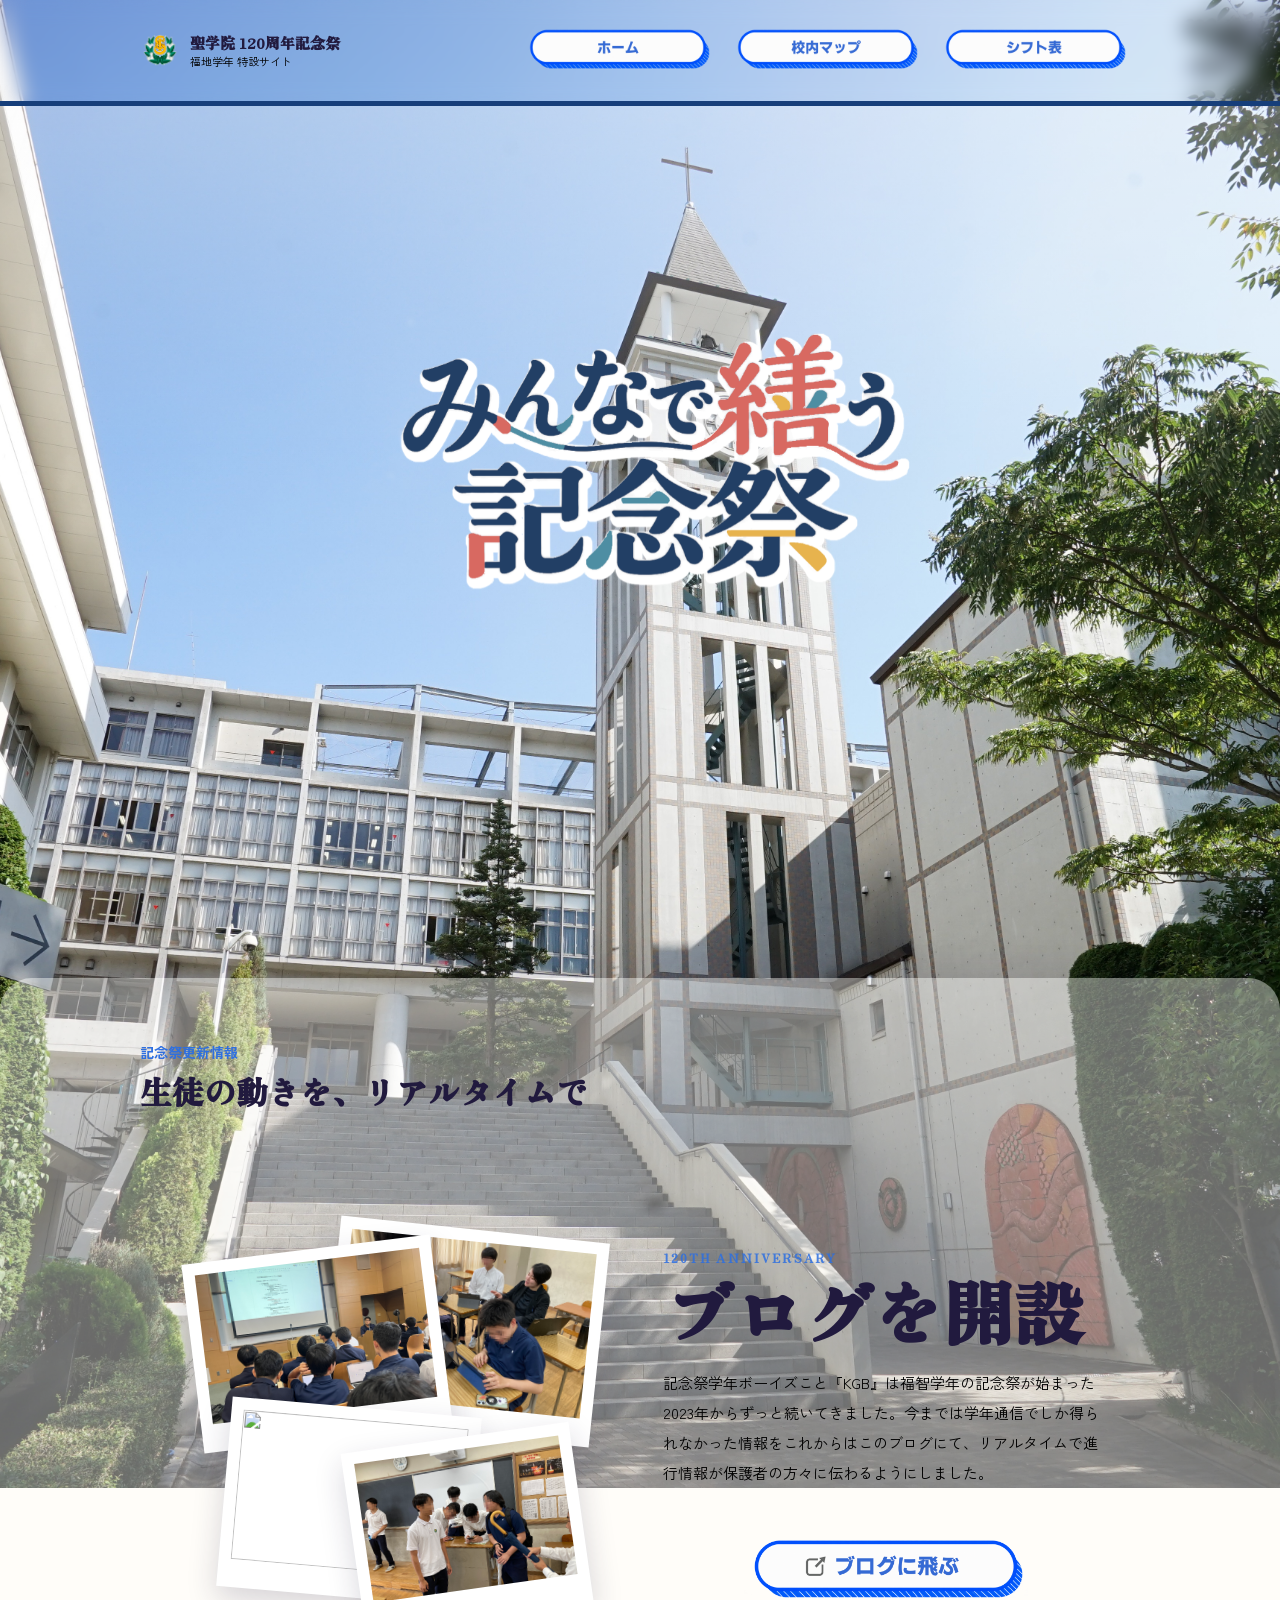
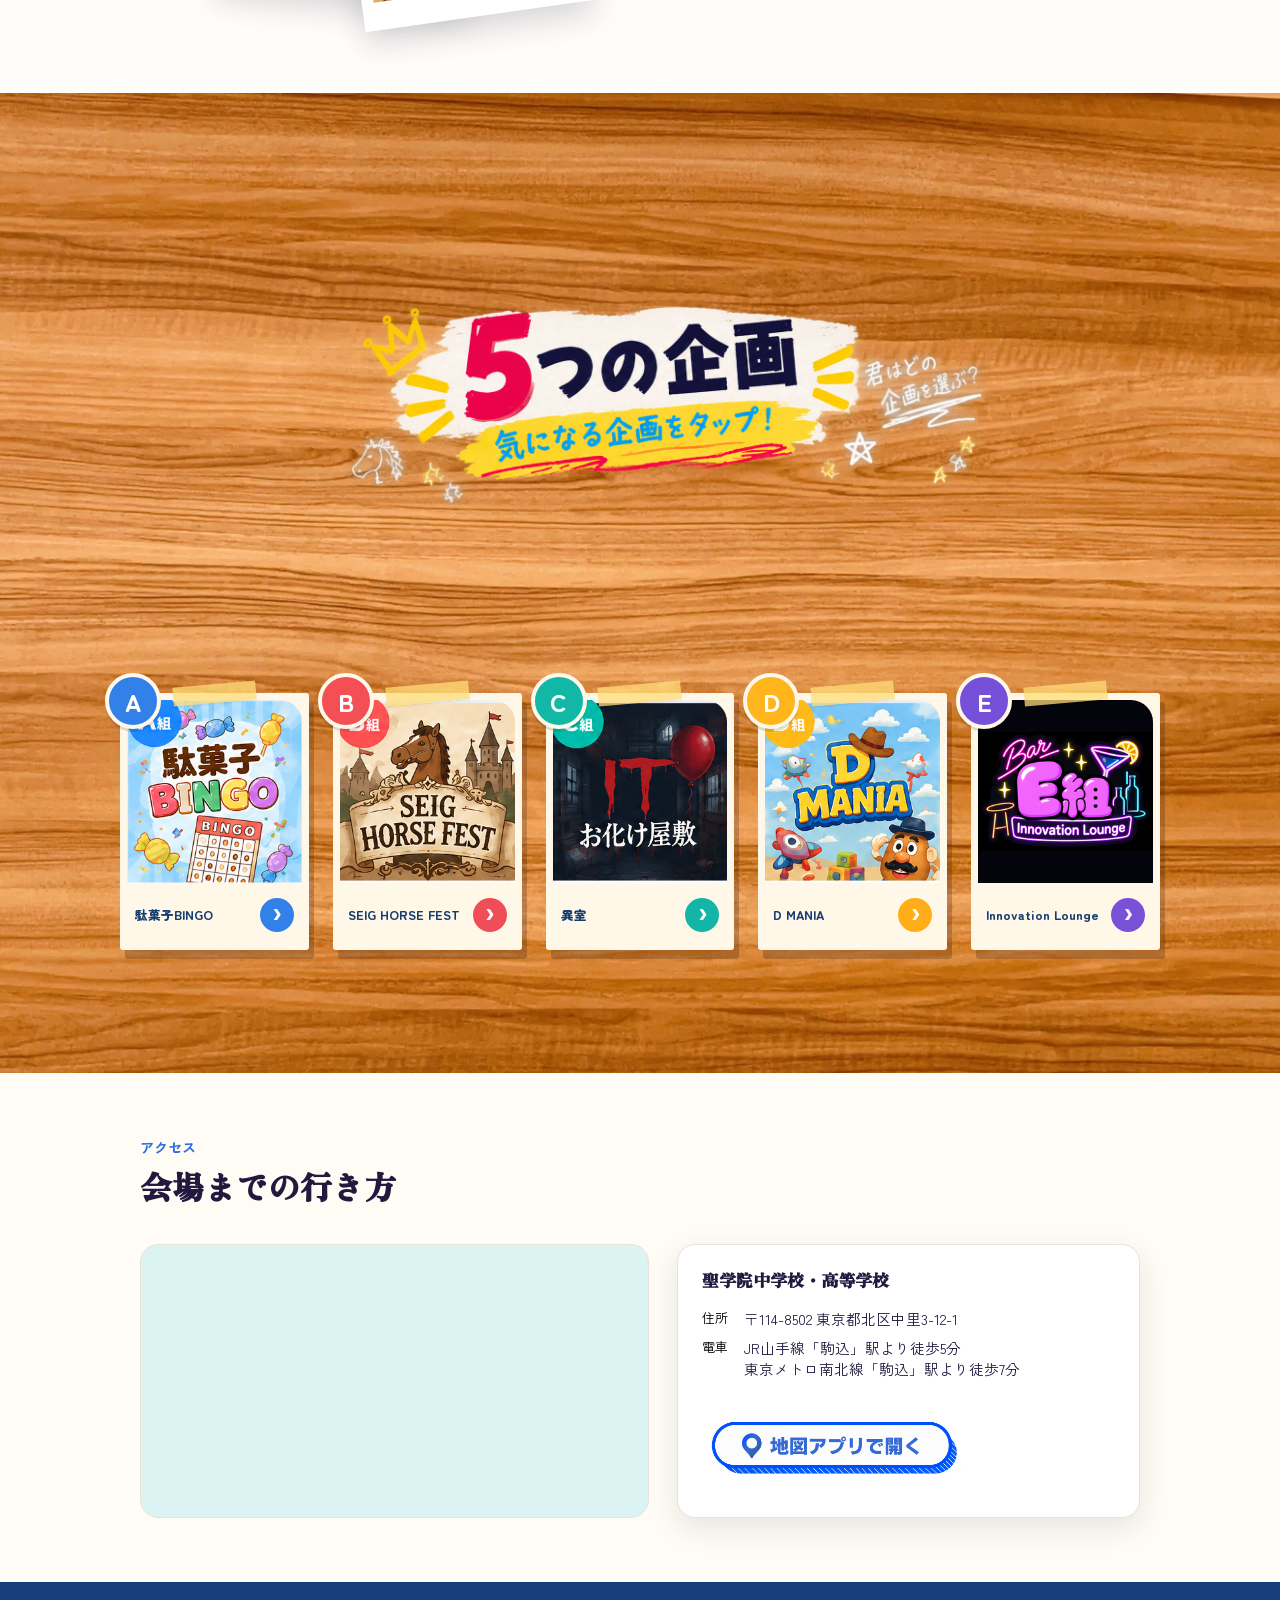
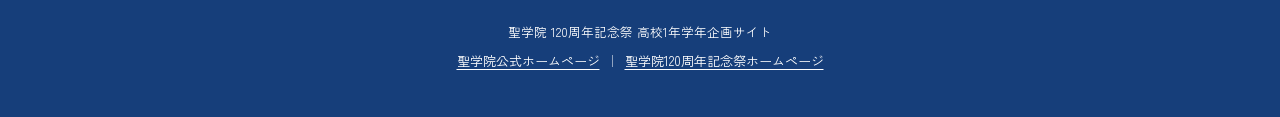
==== commit 6f43fc67: "Update index.html" ====
--- a/index.html
+++ b/index.html
@@ -1795,6 +1795,33 @@
     overflow-x: clip;
   }
 
+}
+
+
+/* ===== スマホ版：ブログ・地図の背景を修正 ===== */
+@media (max-width: 760px) {
+
+  /* ブログ：background.png の上に白い半透明の背景 */
+  .anniversary-section {
+    background-color: rgba(255, 252, 245, 0.82);
+    border-radius: 24px;
+  }
+
+  /* 地図：バニラ色の背景にする */
+  #access {
+    background-color: #fff8e9;
+    color: #211a3e;
+    border-radius: 24px;
+  }
+
+  /* 地図の外側もバニラ色に統一 */
+  #access .access-map {
+    background-color: #fff8e9;
+  }
+
+  #access .access-info {
+    background-color: #fffdf5;
+  }
 }
 </style>
 </head>
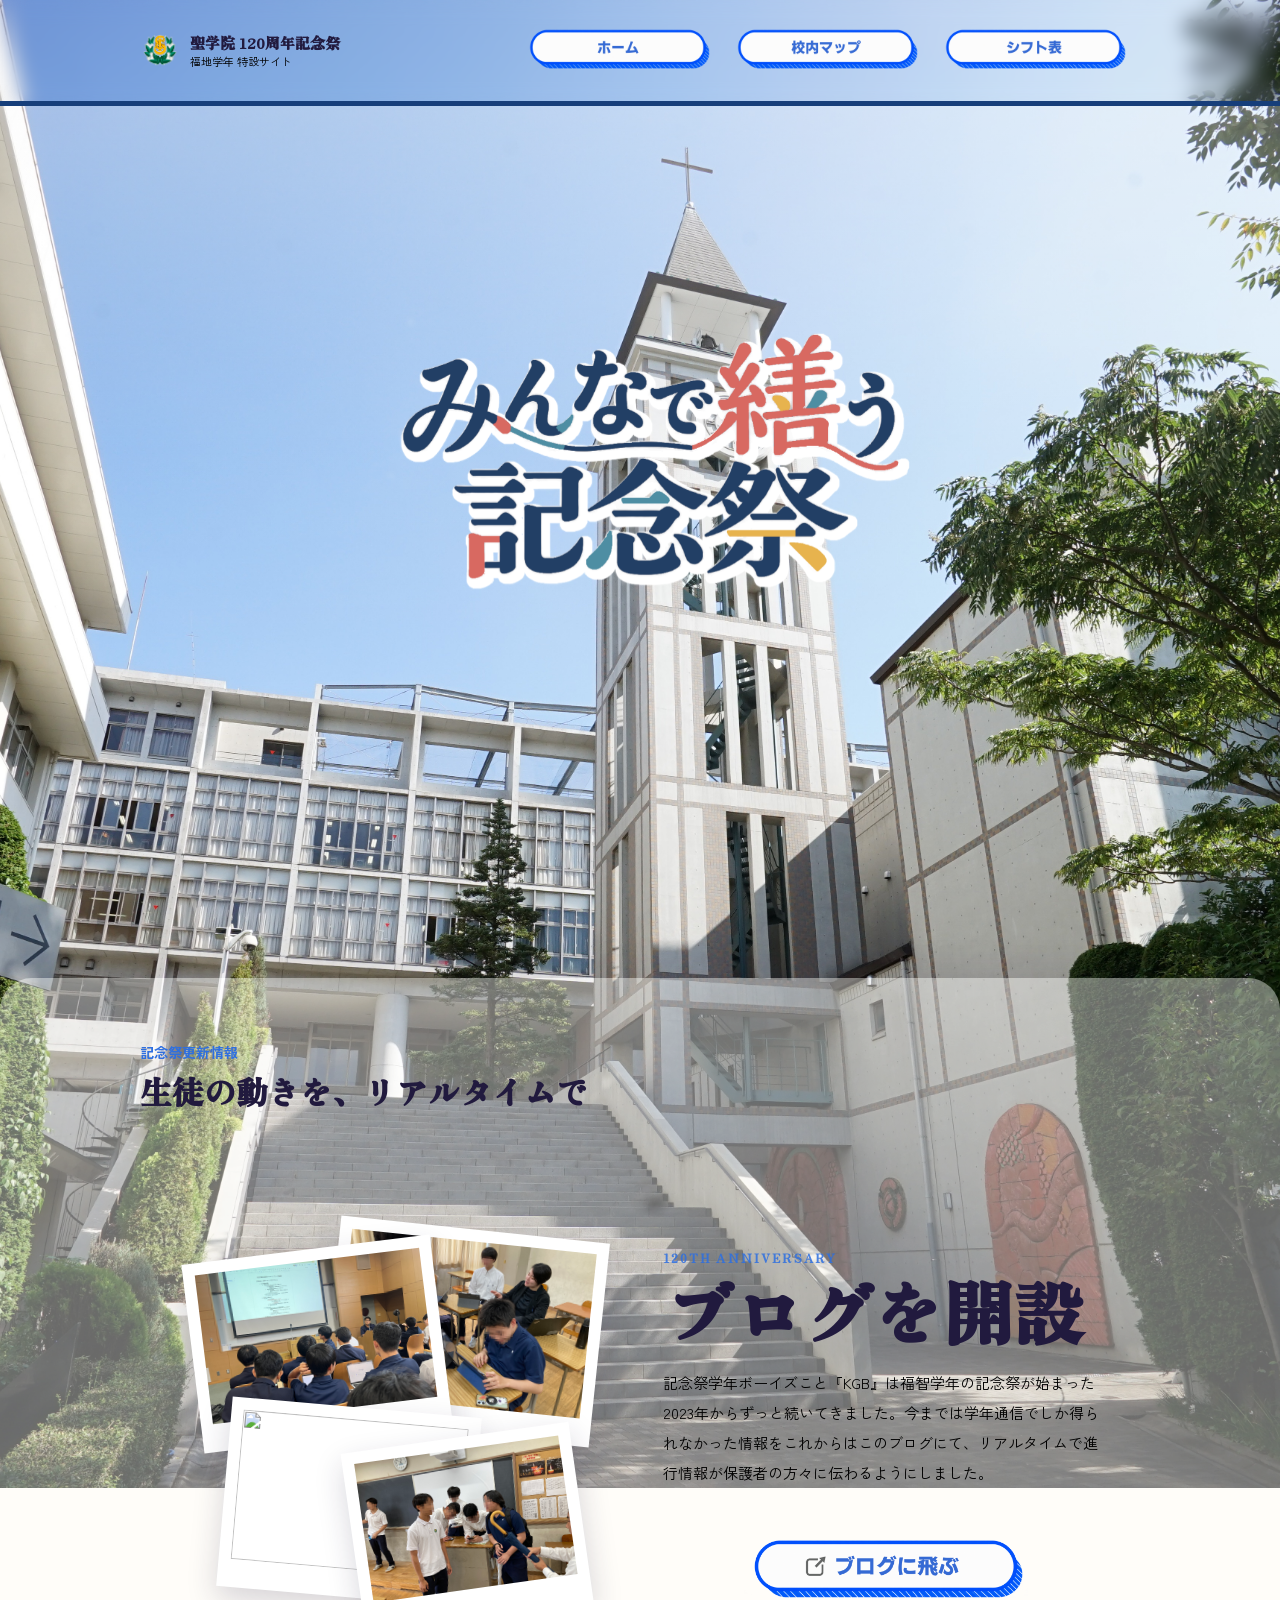
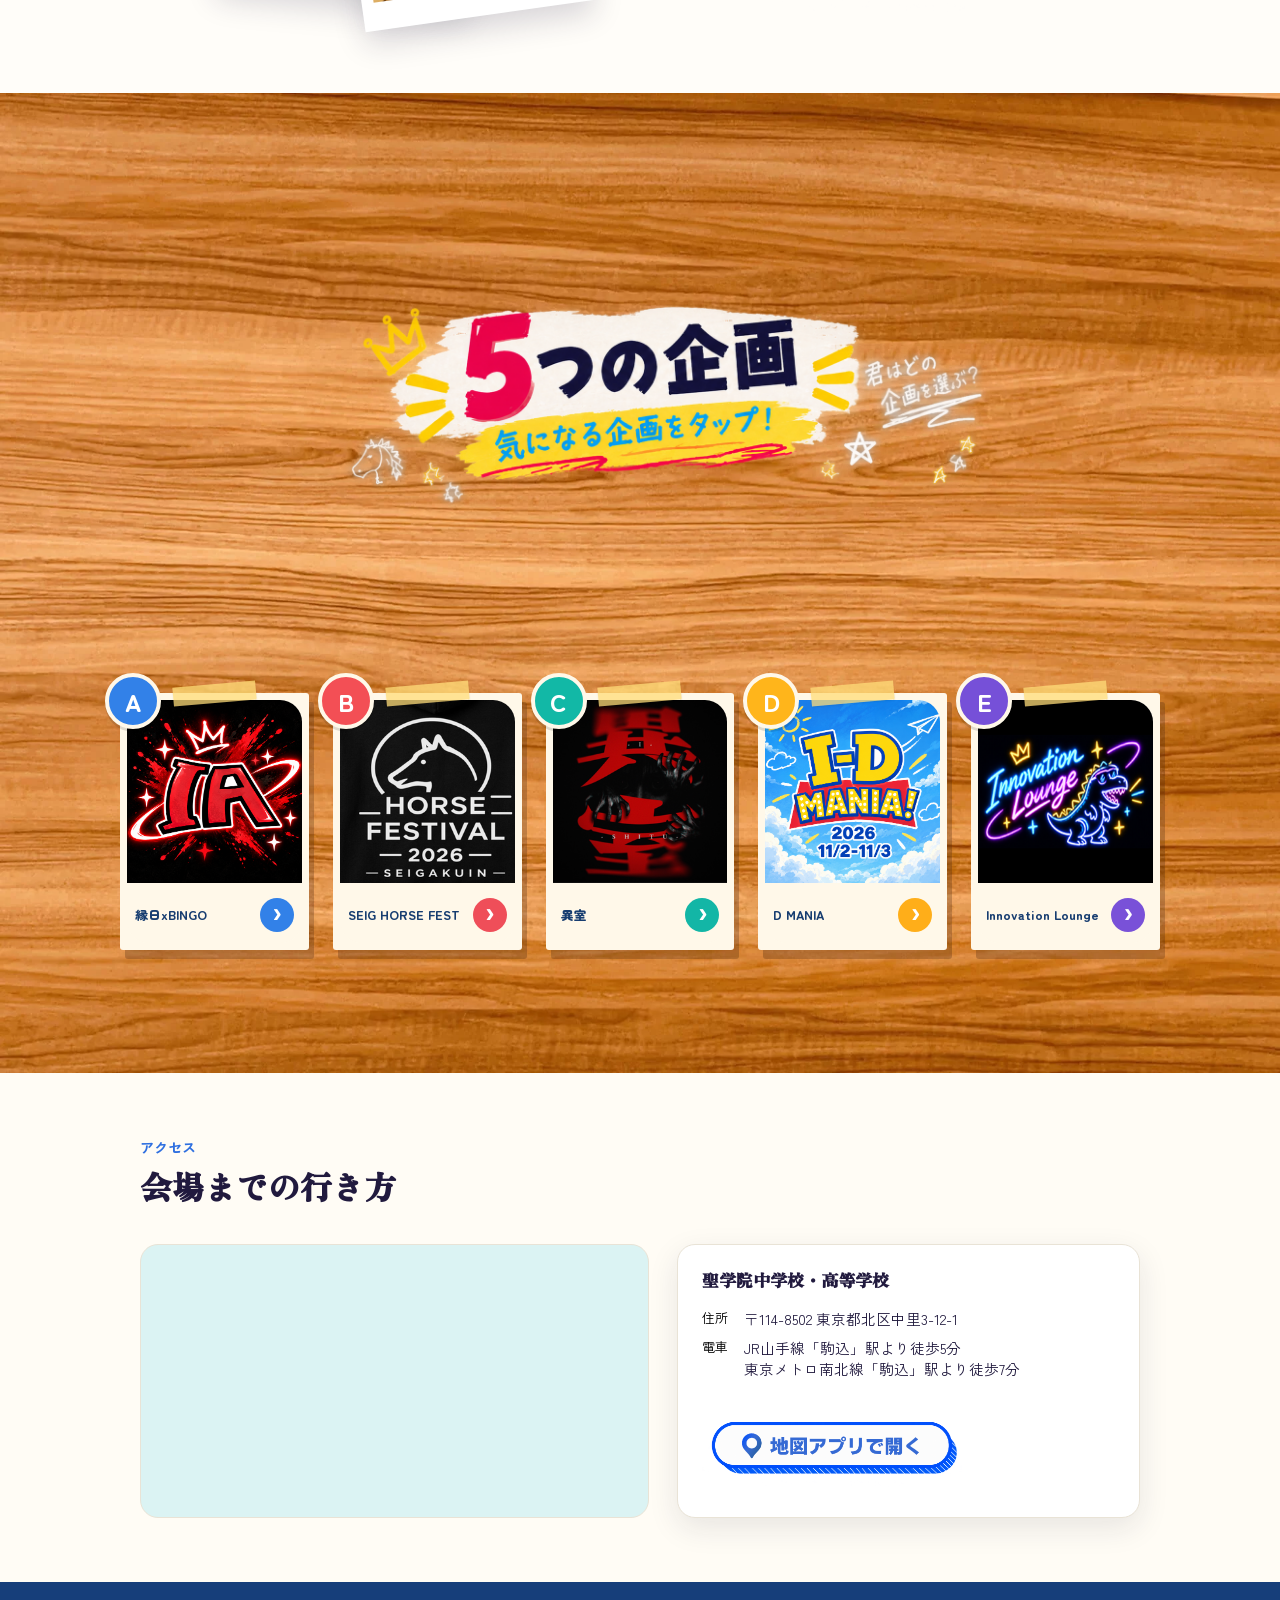
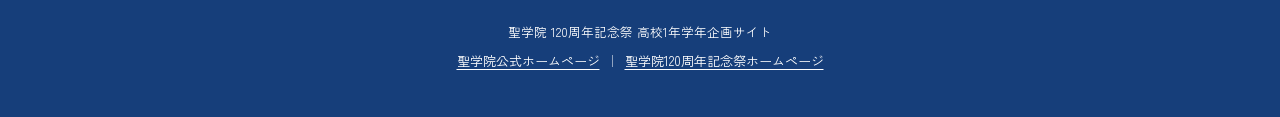
==== commit 3b04cc6a: "Update index.html" ====
--- a/index.html
+++ b/index.html
@@ -1821,6 +1821,115 @@
 
   #access .access-info {
     background-color: #fffdf5;
+  }
+}
+
+
+/* ===== スマホ版：ブログの背景を修正 ===== */
+@media (max-width: 760px) {
+
+  /* 学校の写真をブログ部分にも表示 */
+  .anniversary-section {
+  position: relative;
+  isolation: isolate;
+
+  /* トップから続く背景画像をそのまま見せる */
+  background: transparent;
+
+  border-radius: 0;
+}
+
+  /* 写真の上に白い半透明レイヤーを重ねる */
+  .anniversary-section::before {
+    content: "";
+    position: absolute;
+    inset: 0;
+
+    background: rgba(255, 252, 245, 0.72);
+
+    z-index: -1;
+    pointer-events: none;
+  }
+
+  /* 説明文を読みやすい色に戻す */
+  #overview .anniversary-info p {
+    color: #211a3e !important;
+  }
+}
+
+
+/* ===== 企画の概要画面：暗さを軽減 ===== */
+
+/* 背景を暗くするレイヤーを薄くする */
+.modal-overlay {
+  background: rgba(25, 19, 51, 0.25) !important;
+}
+
+/* 企画概要のカードを明るくする */
+.modal {
+  background: #fffdf5 !important;
+  color: #211a3e !important;
+}
+
+/* 見出し・説明文の文字色を統一 */
+.modal h2,
+.modal h3,
+.modal p,
+.modal span,
+.modal li,
+.modal dt,
+.modal dd {
+  color: #211a3e;
+}
+
+/* 閉じるボタンも明るくする */
+.modal-close {
+  background: #fff8e9 !important;
+  color: #211a3e !important;
+}
+
+
+
+
+/* ===== スマホ版：タイトル下の空白を削除 ===== */
+@media (max-width: 560px) {
+  .hero {
+    min-height: 0 !important;
+    padding-bottom: 0 !important;
+  }
+
+  .content-sheet {
+    margin-top: 0 !important;
+    background: transparent !important;
+    box-shadow: none !important;
+  }
+}
+
+
+
+
+/* ===== ブログ部分：バニラ色＋白い半透明レイヤー ===== */
+@media (max-width: 760px) {
+  #overview {
+    background: transparent !important;
+  }
+
+  .content-sheet::before {
+    background: rgba(255, 248, 233, 0.78) !important;
+  }
+
+  .anniversary-section {
+    background: transparent !important;
+  }
+
+  .anniversary-section::before {
+    background: rgba(255, 248, 233, 0.78) !important;
+  }
+
+  #overview .section-head h2,
+  #overview .anniversary-info h2,
+  #overview .anniversary-info p {
+    color: #211a3e !important;
   }
 }
 </style>
@@ -2051,7 +2160,7 @@
 
 <script>
   const projects = [
-    { letter: "A", color: "coral",  bg: "coral-soft",  name: "駄菓子BINGO",      cls: "A組", image: "card-a.png" },
+    { letter: "A", color: "coral",  bg: "coral-soft",  name: "縁日xBINGO",      cls: "A組", image: "card-a.png" },
     { letter: "B", color: "sun",    bg: "sun-soft",    name: "SEIG HORSE FEST", cls: "B組", image: "card-b.png" },
     { letter: "C", color: "teal",   bg: "teal-soft",   name: "異室",    cls: "C組", image: "card-c.png" },
     { letter: "D", color: "violet", bg: "violet-soft", name: "D MANIA",          cls: "D組", image: "card-d.png" },
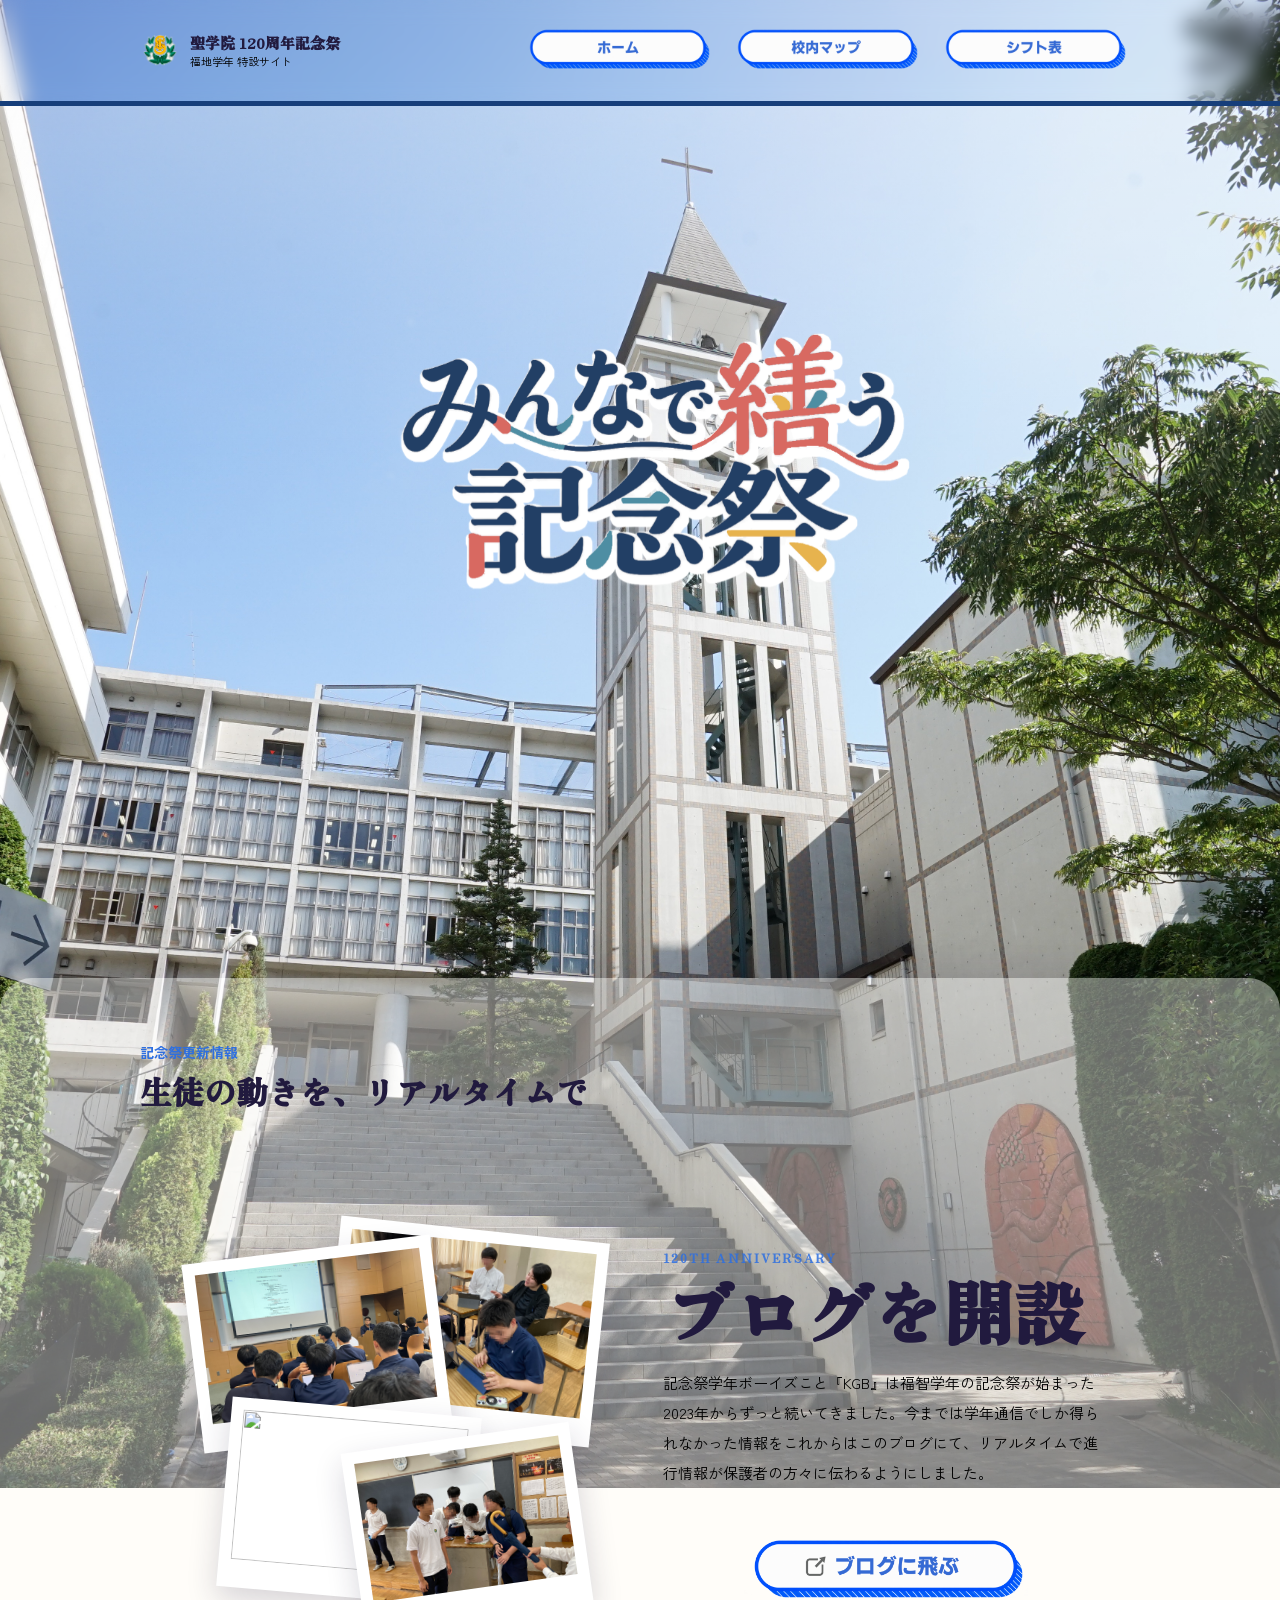
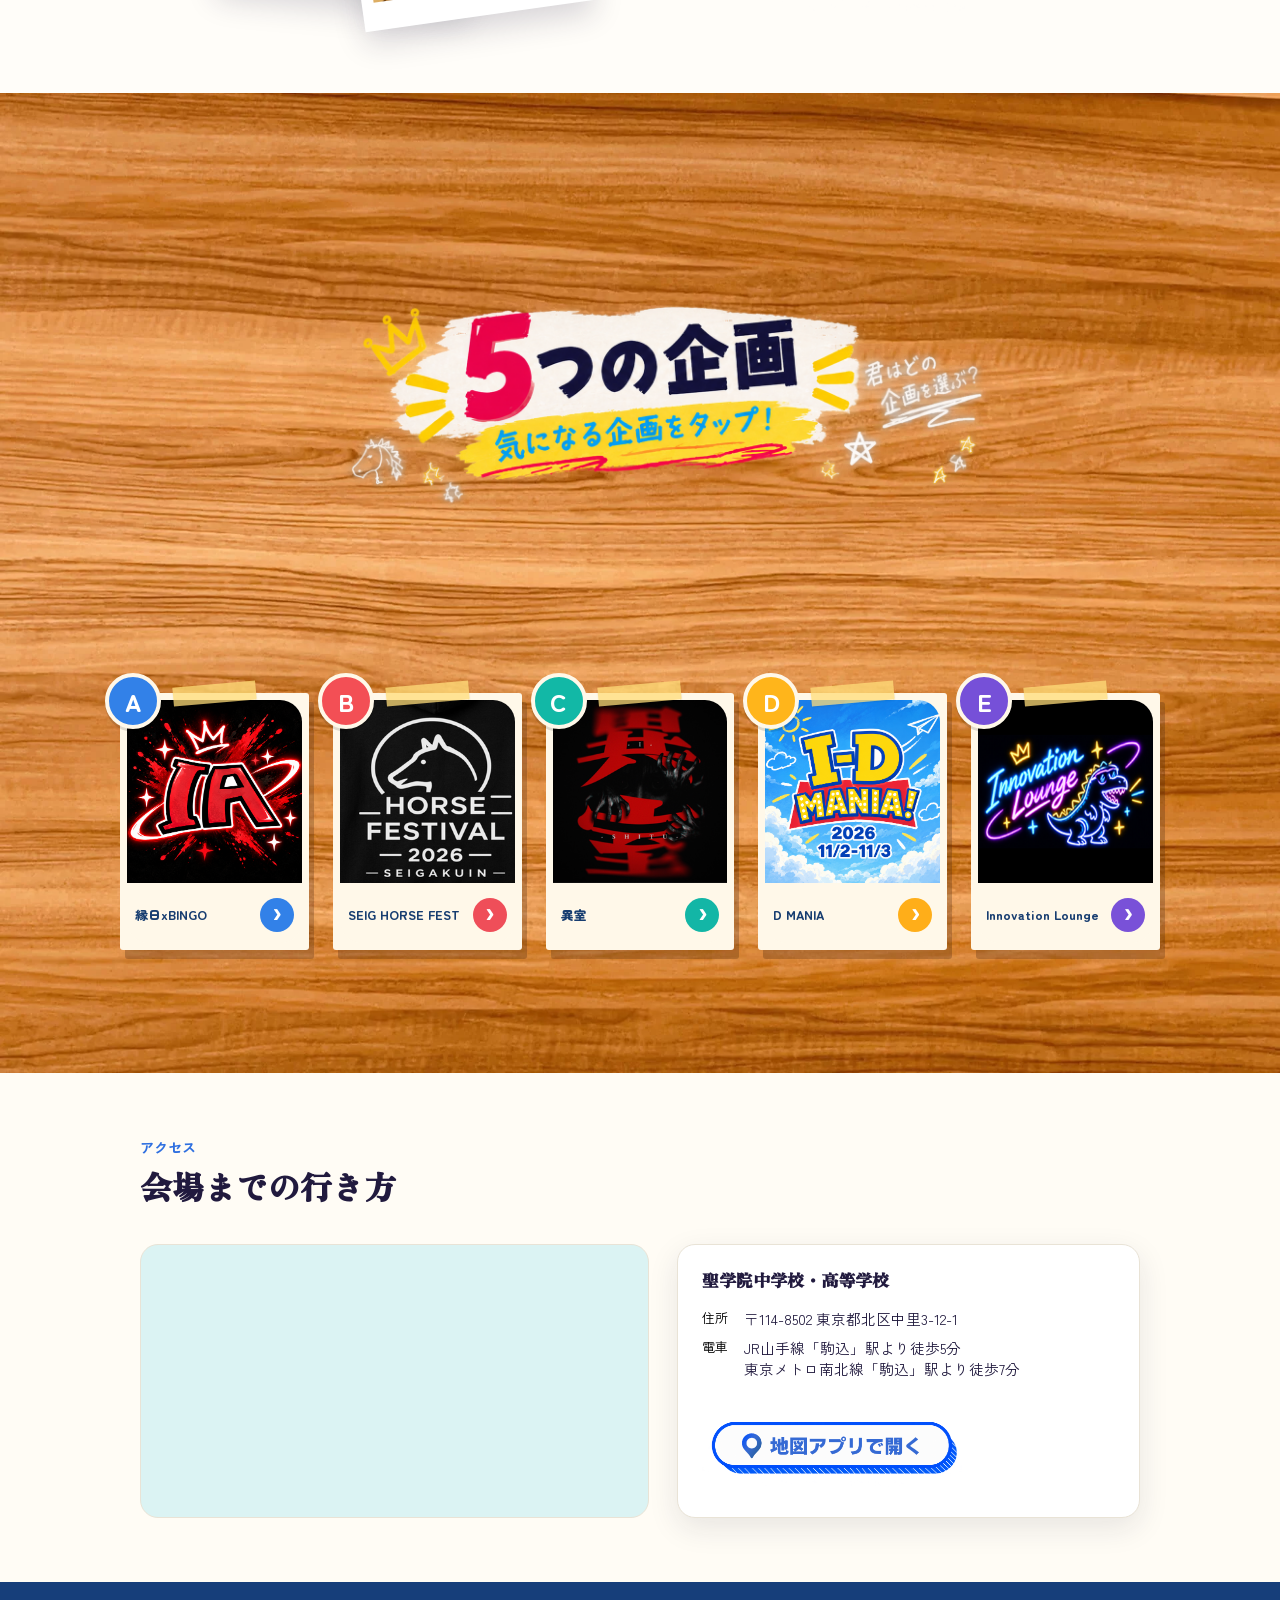
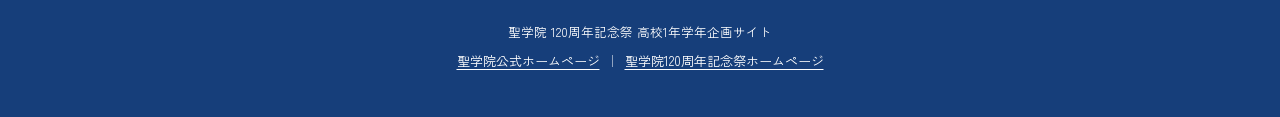
==== commit 77b3b86d: "Update index.html" ====
--- a/index.html
+++ b/index.html
@@ -2033,7 +2033,7 @@
       記念祭学年ボーイズこと『KGB』は福智学年の記念祭が始まった2023年からずっと続いてきました。今までは学年通信でしか得られなかった情報をこれからはこのブログにて、リアルタイムで進行情報が保護者の方々に伝わるようにしました。
     </p>
 
-<a href="まだブログは公開されてません:(" class="blog-btn">
+<a href="blog.html" class="blog-btn">
   <img src="button_shadow.png" class="blog-btn-shadow" alt="">
   <img src="button_blog.png" class="blog-btn-main" alt="">
   </span>
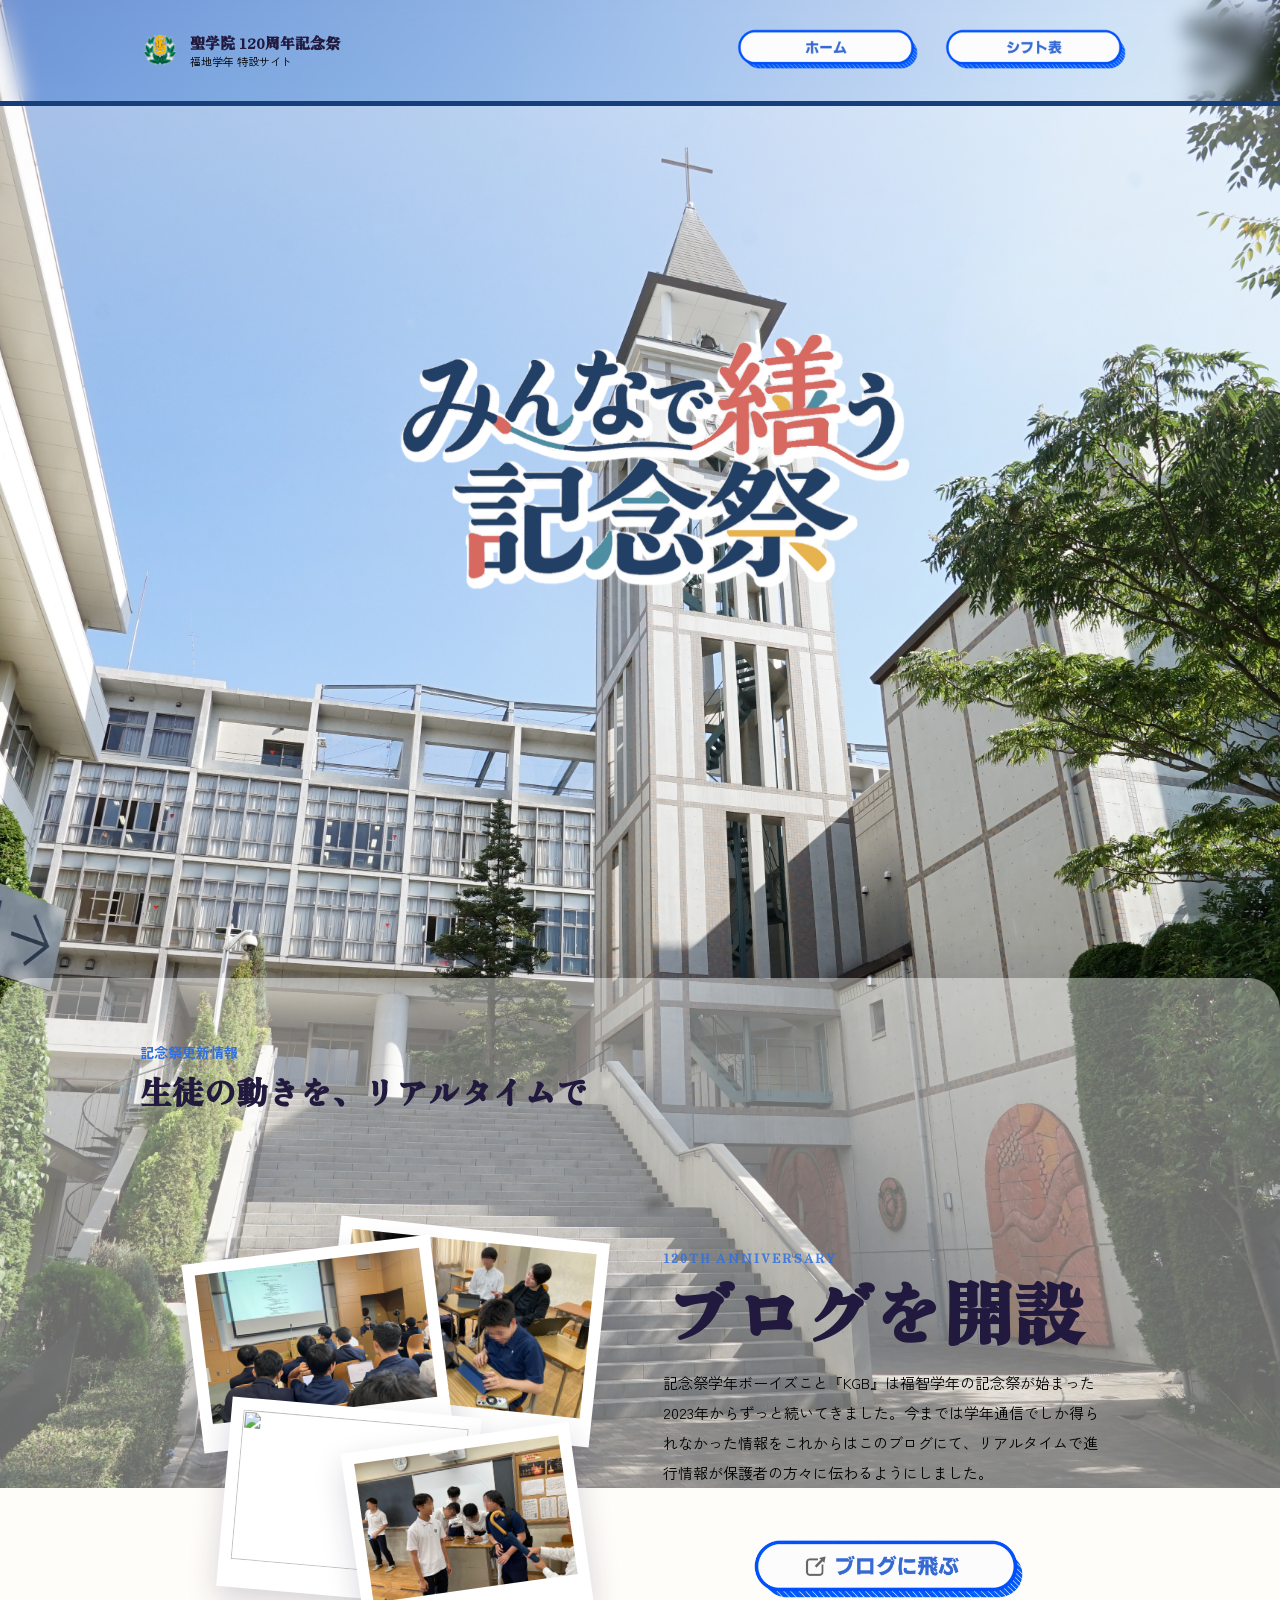
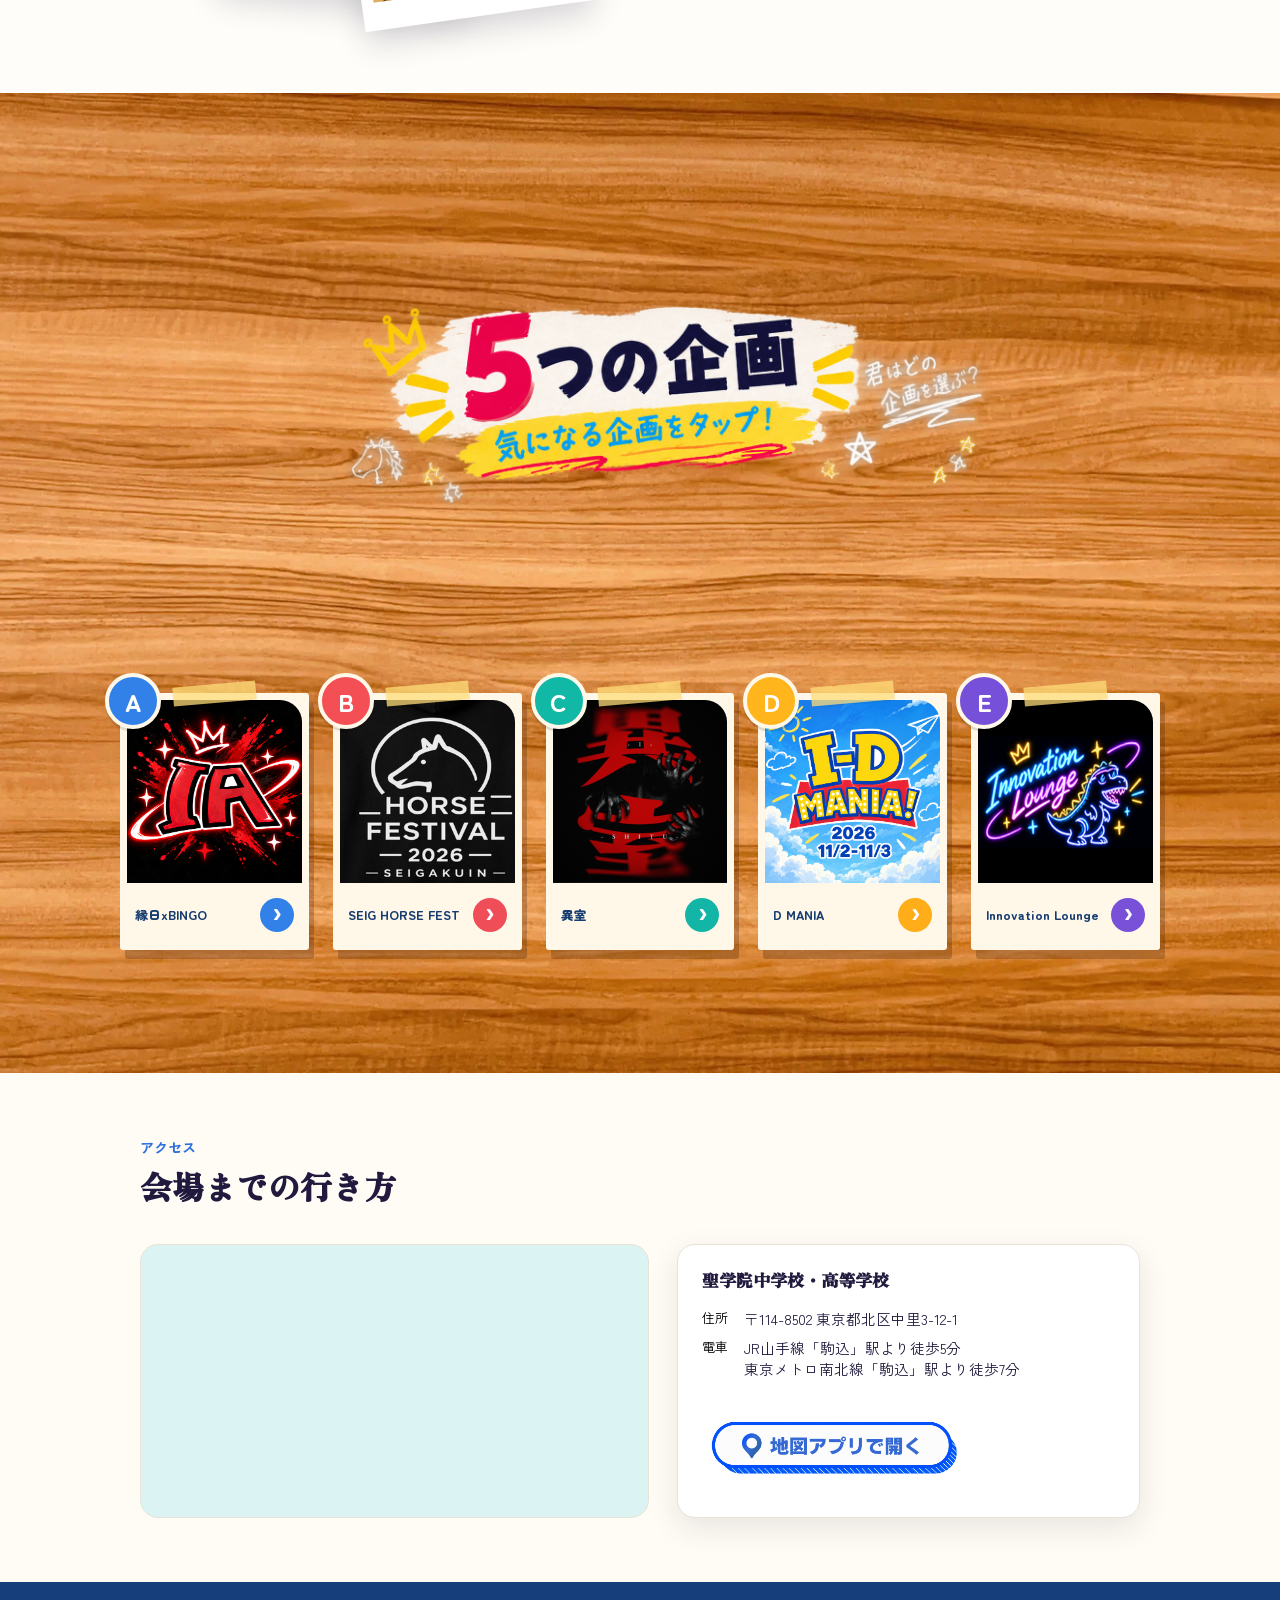
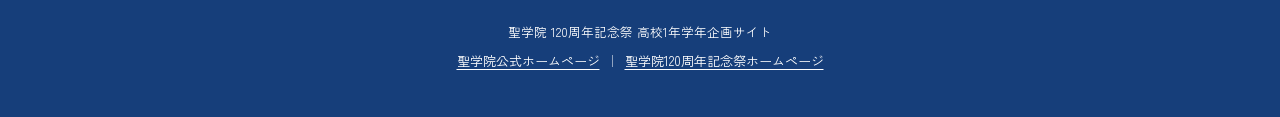
==== commit ebd6a96e: "Update index.html" ====
--- a/index.html
+++ b/index.html
@@ -1957,10 +1957,6 @@
       <button type="button" data-view="home" class="active" aria-label="ホーム">
         <img src="button_shadow.png" class="nav-button-shadow" alt="">
         <img src="button_1.png" class="nav-button-main" alt="ホーム">
-      </button>
-      <button type="button" data-view="map" aria-label="校内マップ">
-        <img src="button_shadow.png" class="nav-button-shadow" alt="">
-        <img src="button_2.png" class="nav-button-main" alt="校内マップ">
       </button>
       <button type="button" data-view="shift" aria-label="シフト表">
         <img src="button_shadow.png" class="nav-button-shadow" alt="">
